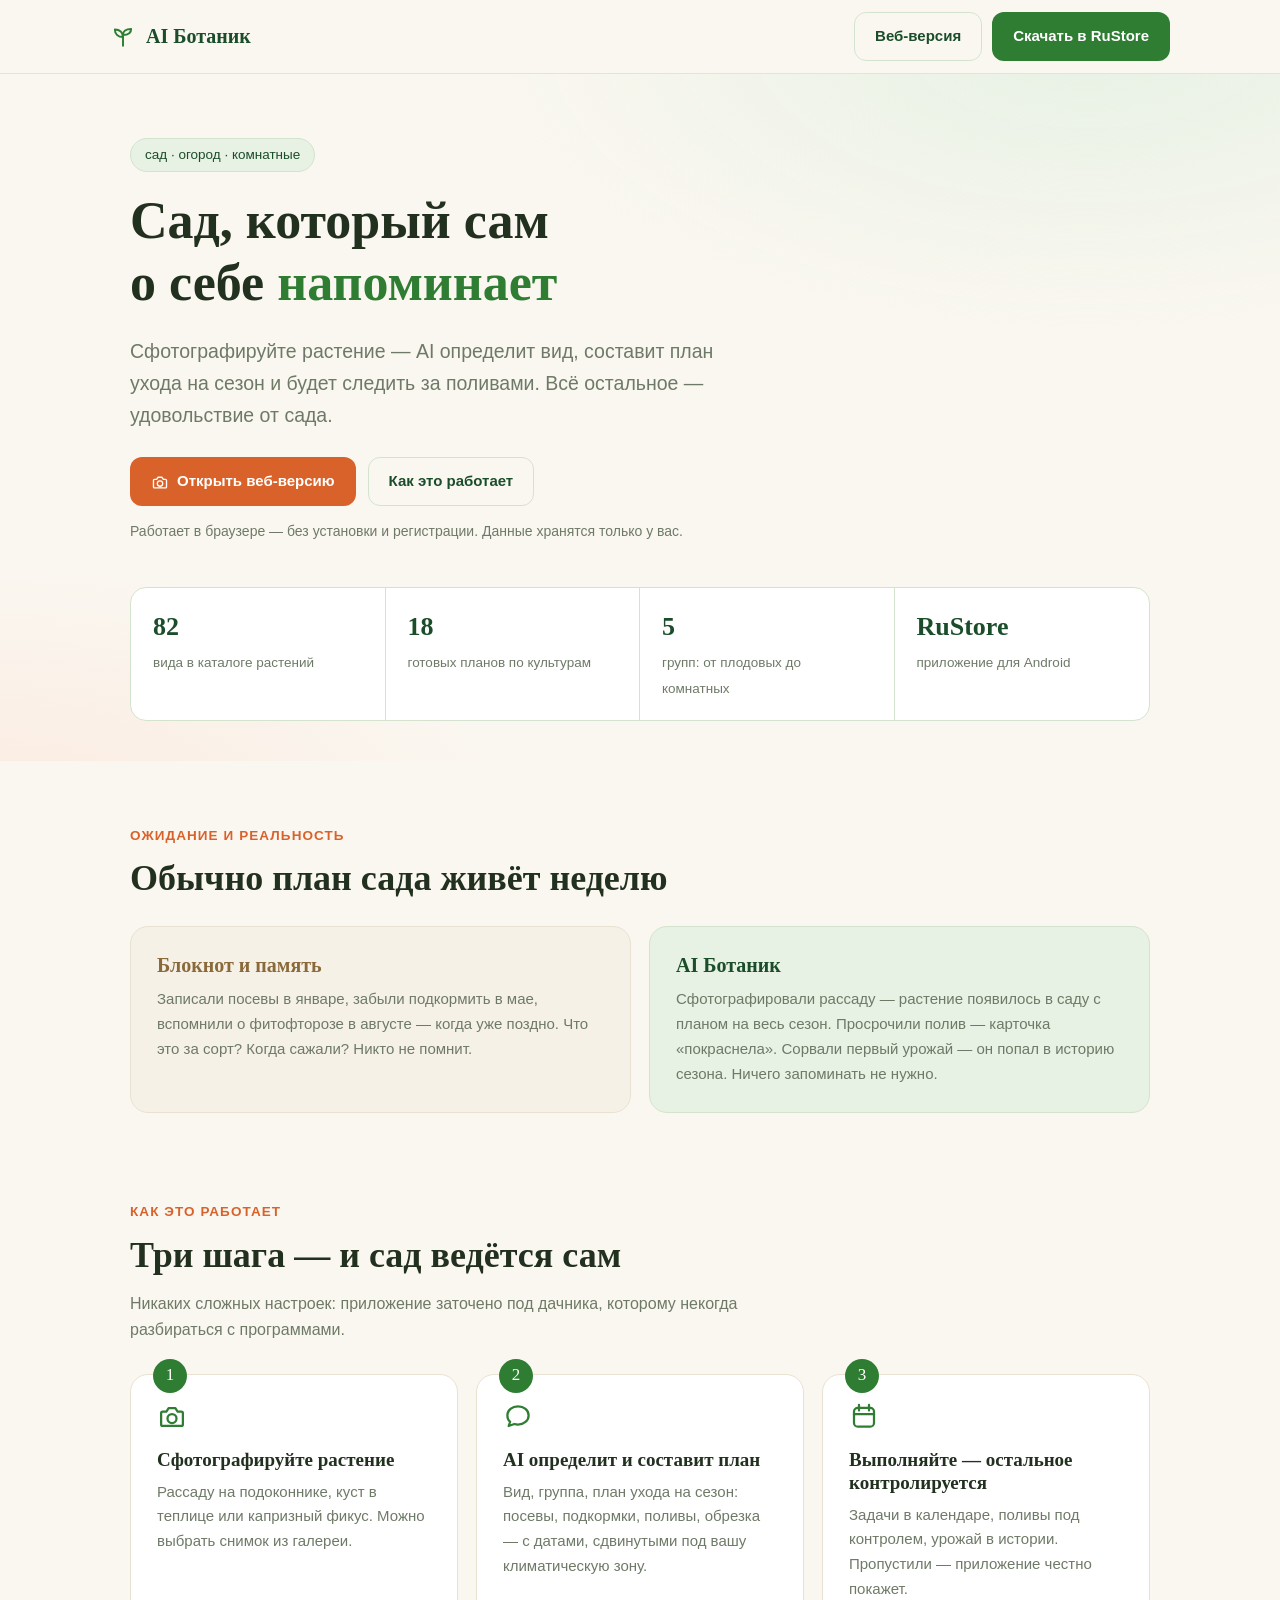
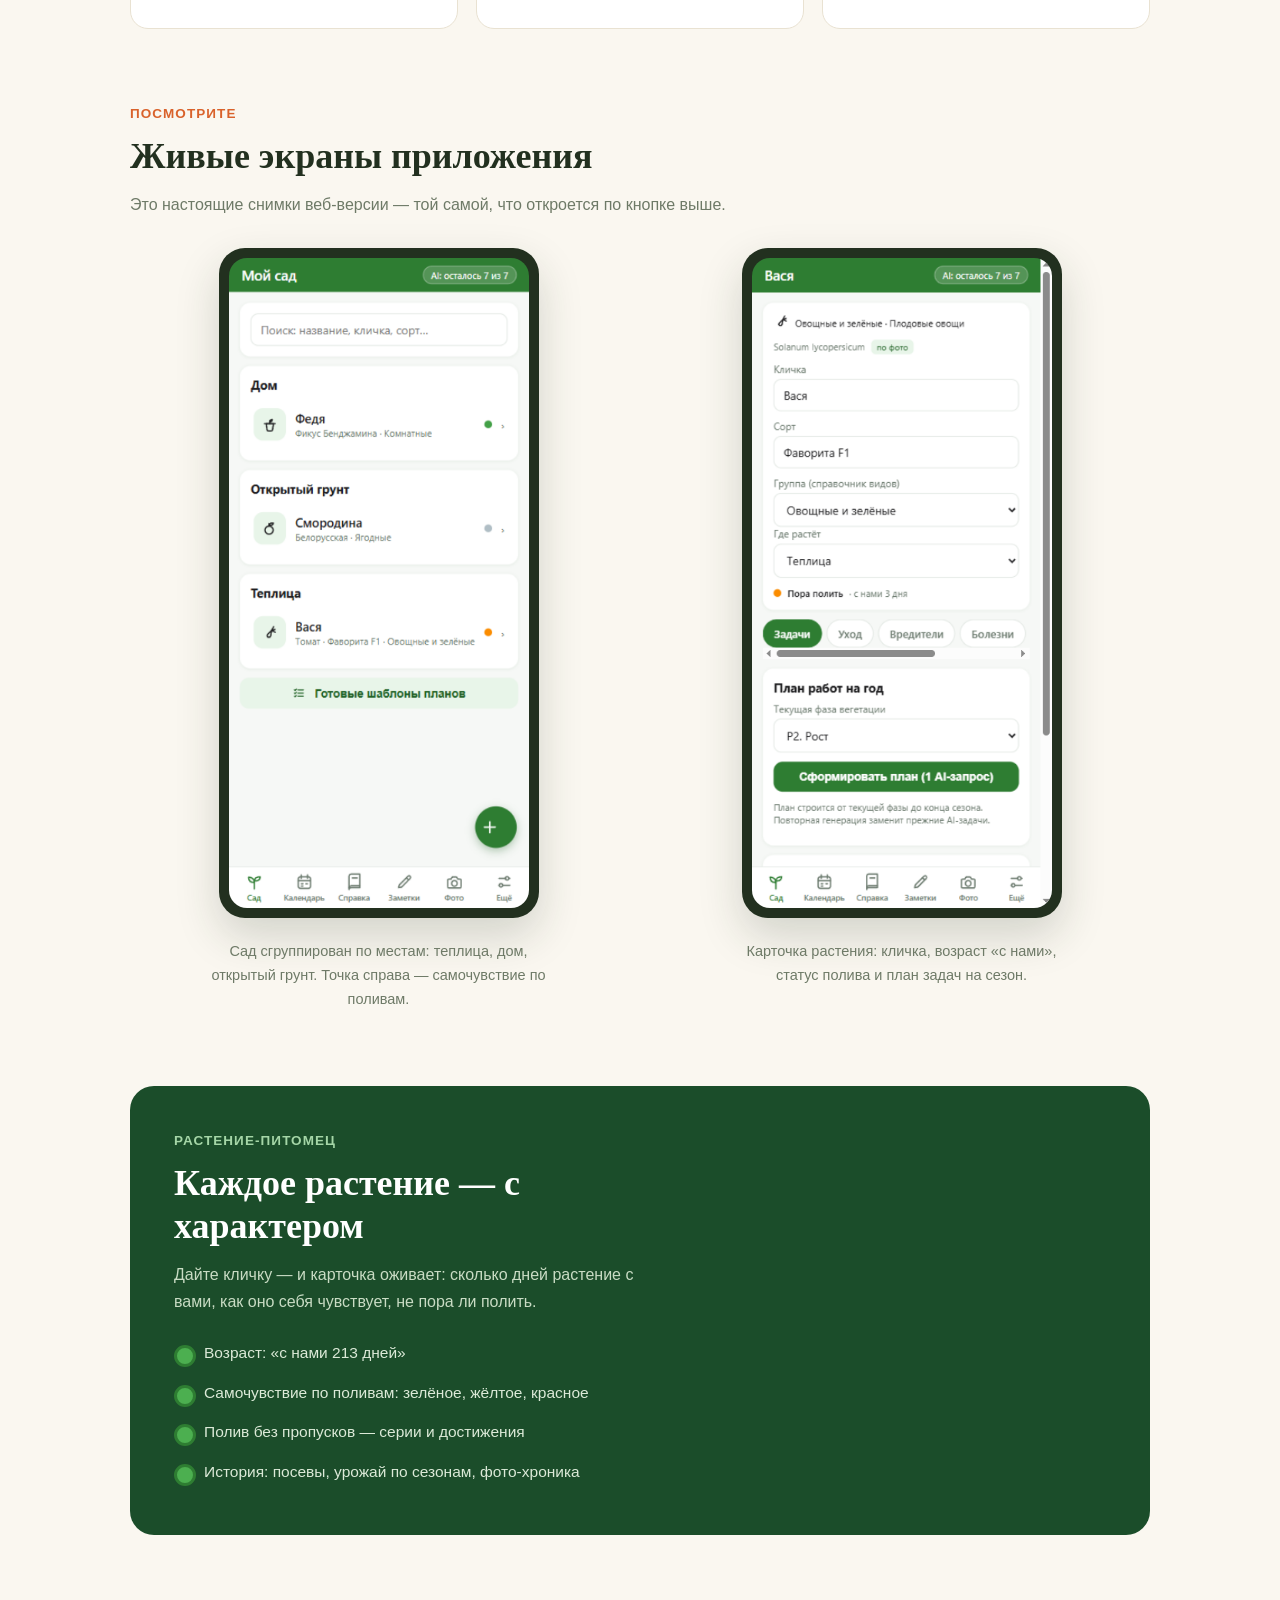
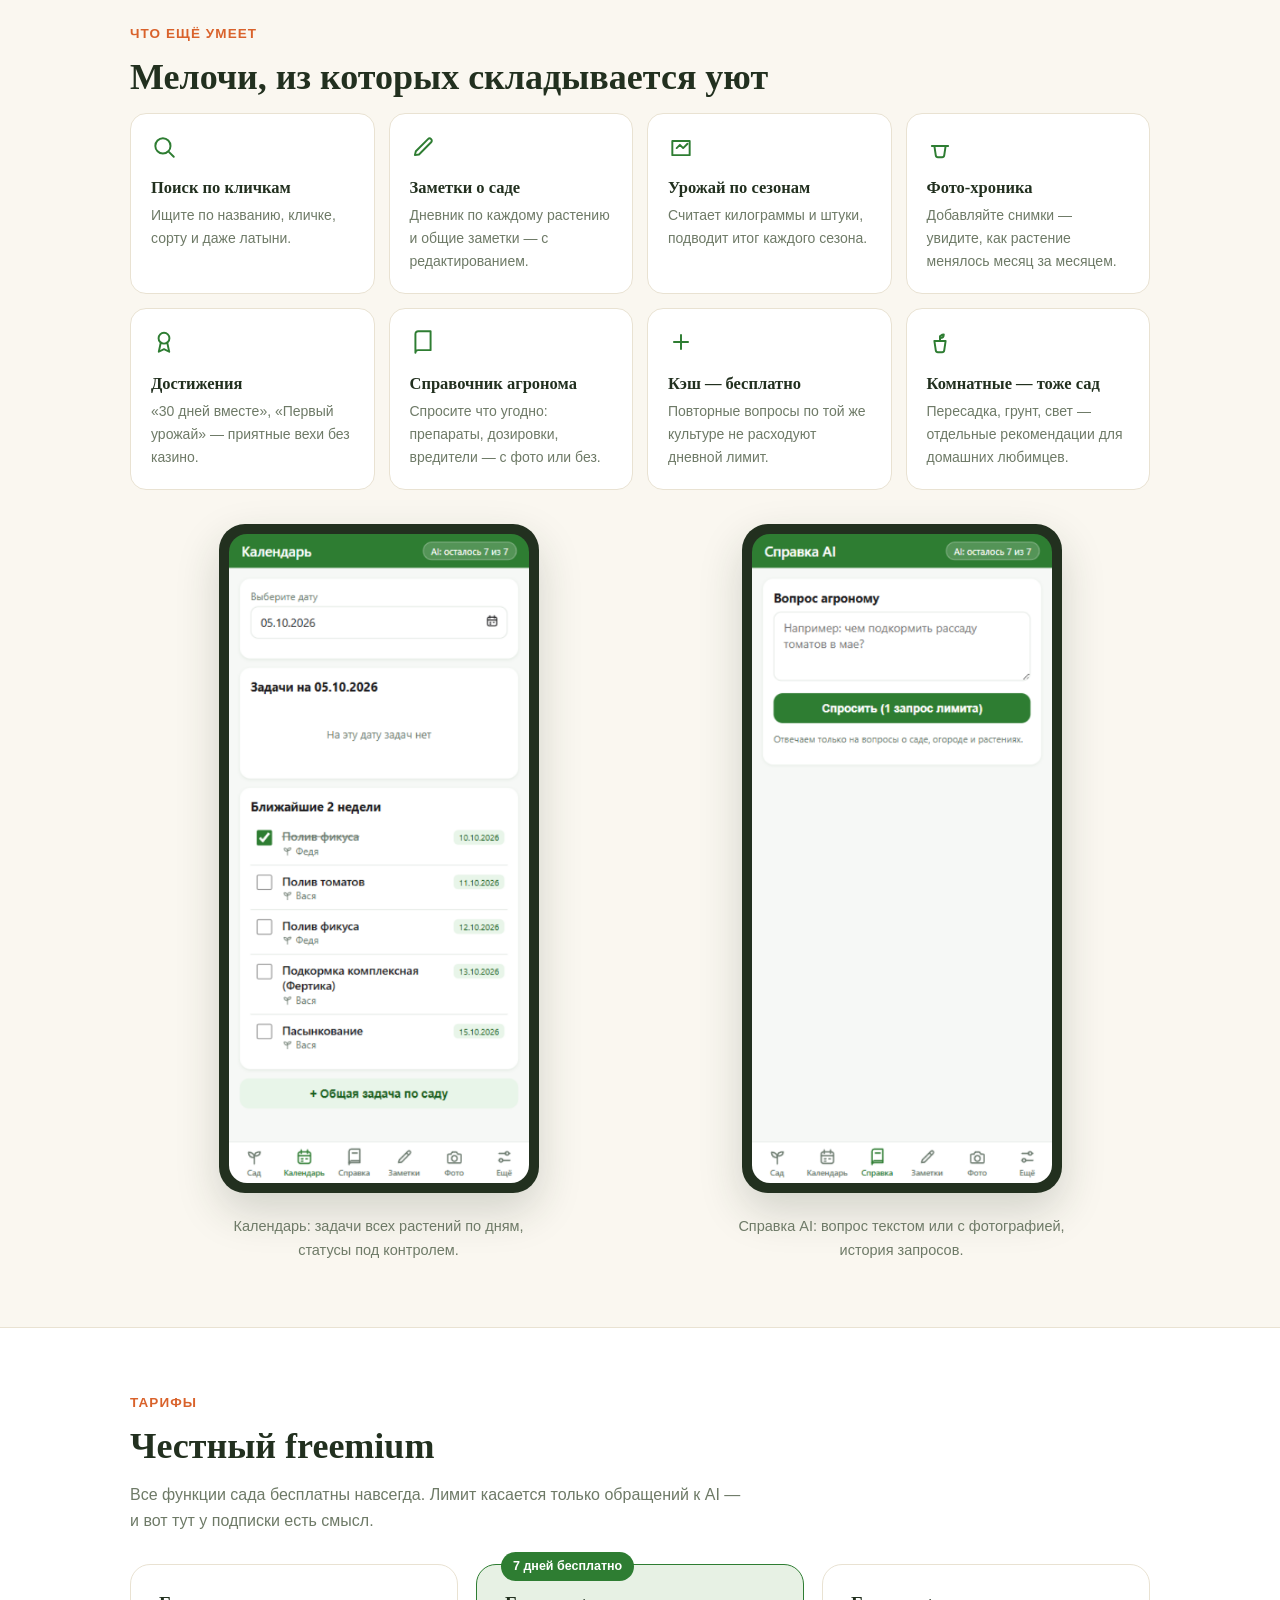
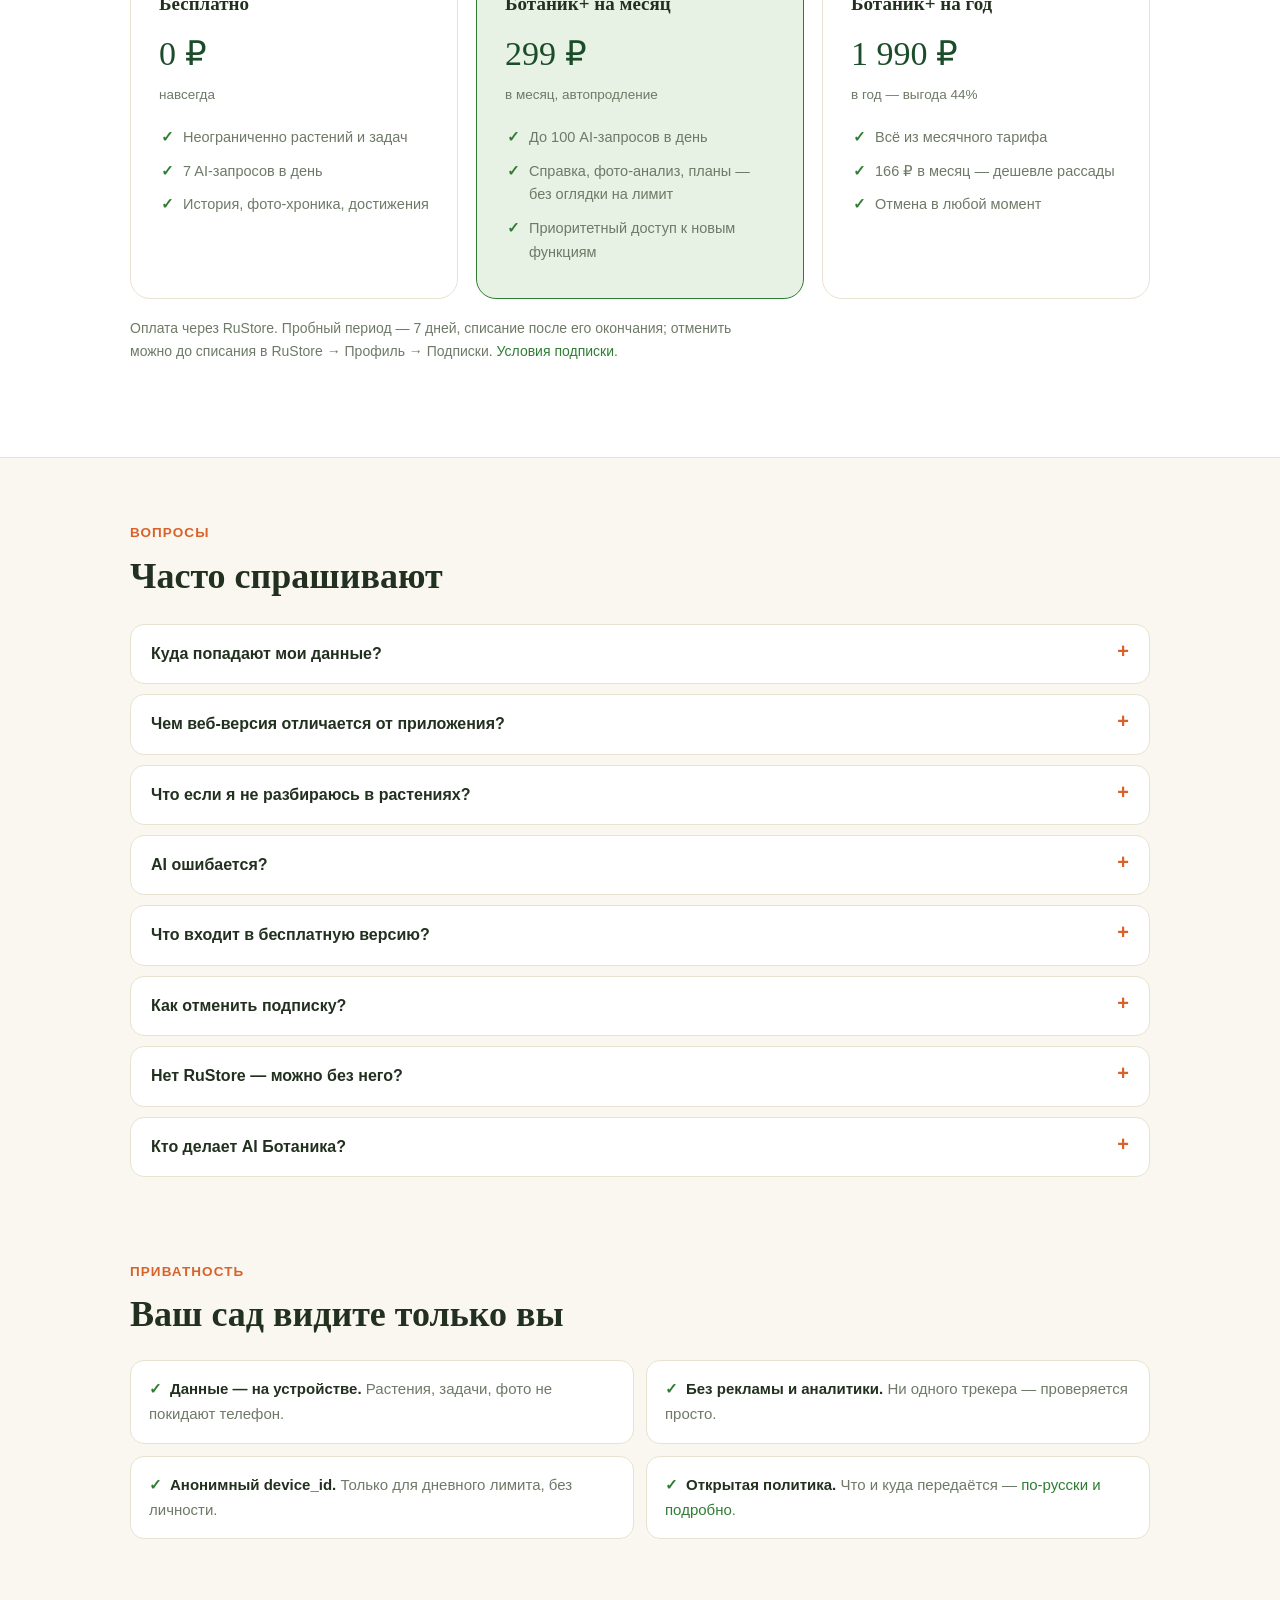
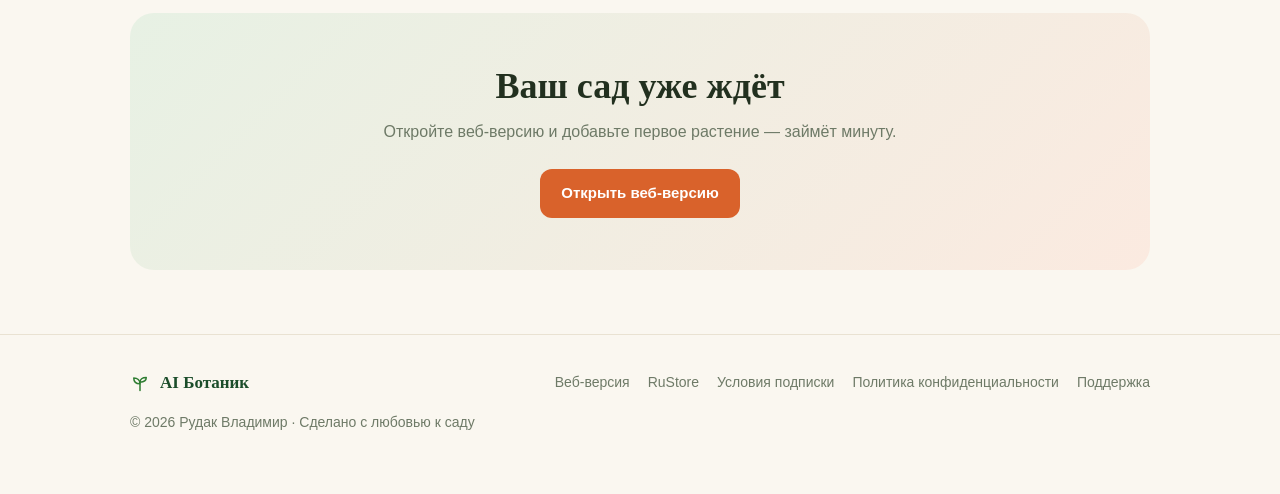
==== static/site/index.html @ b851b30b "project site: landing at / (garden palette, live PWA screenshots, pricing, FAQ); health JSON moved t" ====
<!DOCTYPE html>
<html lang="ru">
<head>
<meta charset="UTF-8">
<meta name="viewport" content="width=device-width, initial-scale=1.0">
<title>AI Ботаник — умный календарь сада и AI-агроном</title>
<meta name="description" content="Сфотографируйте растение — AI определит вид, составит план ухода на сезон и будет следить за поливом. Веб-версия работает без установки, есть приложение для Android (RuStore).">
<link rel="icon" href="/app/icons/icon-192.png">
<meta property="og:title" content="AI Ботаник — умный календарь сада">
<meta property="og:description" content="Фото → определение вида → план ухода → напоминания. Работает в браузере.">
<meta property="og:image" content="/app/icons/icon-512.png">
<style>
:root{
  --bg:#FAF7F0; --paper:#FFFFFF; --ink:#22301F; --muted:#6E7A67;
  --green:#2E7D32; --green-deep:#1B4D2A; --green-soft:#E7F1E4; --green-line:#D4E3CE;
  --accent:#D9622B; --accent-soft:#FBEAE0; --line:#E9E2D2;
}
*{box-sizing:border-box;margin:0;padding:0}
html{scroll-behavior:smooth}
body{background:var(--bg);color:var(--ink);
  font:16px/1.65 -apple-system,BlinkMacSystemFont,"Segoe UI",Roboto,Arial,sans-serif}
h1,h2,h3,.serif{font-family:Georgia,"Times New Roman",serif;font-weight:600;line-height:1.2}
a{color:var(--green);text-decoration:none}
a:hover{text-decoration:underline}
.wrap{max-width:1060px;margin:0 auto;padding:0 20px}
header{position:sticky;top:0;z-index:10;background:rgba(250,247,240,.92);
  backdrop-filter:blur(8px);border-bottom:1px solid var(--line)}
.hrow{display:flex;align-items:center;gap:14px;padding:12px 0}
.logo{display:flex;align-items:center;gap:10px;font-family:Georgia,serif;
  font-size:20px;color:var(--green-deep);font-weight:600}
.logo svg{width:26px;height:26px}
nav{margin-left:auto;display:flex;gap:10px;flex-wrap:wrap}
.btn{display:inline-flex;align-items:center;gap:8px;border-radius:12px;
  padding:11px 20px;font-size:15px;font-weight:600;border:1.5px solid transparent;
  cursor:pointer;transition:.15s;text-decoration:none!important}
.btn-green{background:var(--green);color:#fff}
.btn-green:hover{background:var(--green-deep)}
.btn-accent{background:var(--accent);color:#fff}
.btn-accent:hover{background:#BE5220}
.btn-ghost{border-color:var(--green-line);color:var(--green-deep);background:transparent}
.btn-ghost:hover{background:var(--green-soft)}
.btn svg{width:18px;height:18px}
/* HERO */
.hero{padding:64px 0 40px;background:
  radial-gradient(600px 300px at 85% -40px, var(--green-soft), transparent),
  radial-gradient(500px 260px at 0% 110%, var(--accent-soft), transparent)}
.hero .tag{display:inline-block;background:var(--green-soft);color:var(--green-deep);
  border:1px solid var(--green-line);border-radius:999px;padding:5px 14px;
  font-size:13.5px;margin-bottom:18px}
.hero h1{font-size:clamp(32px,5vw,52px);max-width:820px}
.hero h1 em{font-style:normal;color:var(--green)}
.hero p.lead{margin:20px 0 26px;font-size:clamp(17px,2vw,19.5px);
  color:var(--muted);max-width:640px}
.hero .cta{display:flex;gap:12px;flex-wrap:wrap}
.hero .note{margin-top:14px;font-size:14px;color:var(--muted)}
.metrics{display:flex;gap:0;margin-top:44px;border:1px solid var(--green-line);
  border-radius:16px;background:var(--paper);overflow:hidden;flex-wrap:wrap}
.metrics div{flex:1 1 150px;padding:18px 22px;border-right:1px solid var(--green-line)}
.metrics div:last-child{border-right:none}
.metrics b{display:block;font-size:26px;font-family:Georgia,serif;color:var(--green-deep)}
.metrics span{font-size:13.5px;color:var(--muted)}
/* SECTIONS */
section{padding:64px 0}
.kicker{color:var(--accent);font-size:13.5px;font-weight:700;
  letter-spacing:.08em;text-transform:uppercase;margin-bottom:10px}
h2{font-size:clamp(26px,3.4vw,36px);margin-bottom:14px}
.sub{color:var(--muted);max-width:620px;margin-bottom:30px}
/* versus */
.versus{display:grid;grid-template-columns:1fr 1fr;gap:18px}
@media(max-width:720px){.versus{grid-template-columns:1fr}}
.vcard{border-radius:18px;padding:26px;border:1px solid var(--line);background:var(--paper)}
.vcard.bad{background:#F6F1E7}
.vcard.good{background:var(--green-soft);border-color:var(--green-line)}
.vcard h3{font-size:20px;margin-bottom:10px}
.vcard.bad h3{color:#8A6A3A}
.vcard.good h3{color:var(--green-deep)}
.vcard p{color:var(--muted);font-size:15px}
/* steps */
.steps{display:grid;grid-template-columns:repeat(3,1fr);gap:18px;counter-reset:st}
@media(max-width:720px){.steps{grid-template-columns:1fr}}
.step{background:var(--paper);border:1px solid var(--line);border-radius:18px;padding:26px;position:relative}
.step:before{counter-increment:st;content:counter(st);position:absolute;top:-16px;left:22px;
  width:34px;height:34px;border-radius:50%;background:var(--green);color:#fff;
  display:flex;align-items:center;justify-content:center;font-family:Georgia,serif;font-size:17px}
.step h3{font-size:19px;margin:10px 0 8px}
.step p{color:var(--muted);font-size:15px}
.step .pic{color:var(--green);margin-bottom:6px}
.step .pic svg{width:30px;height:30px}
/* shots */
.shots{display:grid;grid-template-columns:repeat(2,1fr);gap:26px;align-items:start}
@media(max-width:720px){.shots{grid-template-columns:1fr}}
.shot{text-align:center}
.phone{display:inline-block;background:var(--ink);border-radius:26px;padding:10px;
  box-shadow:0 18px 44px rgba(34,48,31,.18)}
.phone img{display:block;width:100%;max-width:300px;border-radius:18px}
.shot figcaption{margin-top:14px;color:var(--muted);font-size:14.5px;max-width:340px;
  margin-left:auto;margin-right:auto}
/* feature cards */
.grid{display:grid;grid-template-columns:repeat(4,1fr);gap:14px}
@media(max-width:960px){.grid{grid-template-columns:repeat(2,1fr)}}
@media(max-width:540px){.grid{grid-template-columns:1fr}}
.f{background:var(--paper);border:1px solid var(--line);border-radius:16px;padding:20px}
.f svg{width:26px;height:26px;color:var(--green);margin-bottom:10px}
.f h3{font-size:16.5px;margin-bottom:6px}
.f p{font-size:14px;color:var(--muted)}
/* pet */
.pet{display:grid;grid-template-columns:1.1fr .9fr;gap:36px;align-items:center;
  background:var(--green-deep);border-radius:24px;padding:44px;color:#EDF5EA}
@media(max-width:720px){.pet{grid-template-columns:1fr;padding:28px}}
.pet .kicker{color:#A5D6A7}
.pet h2{color:#fff}
.pet p{color:#C9DCc4}
.pet ul{list-style:none;margin-top:18px}
.pet li{padding:7px 0 7px 30px;position:relative;color:#DCEAD8;font-size:15.5px}
.pet li:before{content:"";position:absolute;left:0;top:12px;width:16px;height:16px;
  border-radius:50%;background:#4CAF50;border:3px solid #2E7D32}
/* pricing */
.plans{display:grid;grid-template-columns:repeat(3,1fr);gap:18px;align-items:stretch}
@media(max-width:720px){.plans{grid-template-columns:1fr}}
.plan{background:var(--paper);border:1.5px solid var(--line);border-radius:20px;padding:28px}
.plan.hl{border-color:var(--green);background:var(--green-soft);position:relative}
.plan.hl .mark{position:absolute;top:-13px;left:24px;background:var(--green);color:#fff;
  border-radius:999px;font-size:12.5px;font-weight:700;padding:4px 12px}
.plan h3{font-size:19px;margin-bottom:6px}
.plan .price{font-family:Georgia,serif;font-size:34px;color:var(--green-deep);margin:10px 0 2px}
.plan .per{color:var(--muted);font-size:13.5px;margin-bottom:14px}
.plan ul{list-style:none}
.plan li{font-size:14.5px;color:var(--muted);padding:5px 0 5px 24px;position:relative}
.plan li:before{content:"✓";position:absolute;left:2px;color:var(--green);font-weight:700}
/* faq */
.faq details{background:var(--paper);border:1px solid var(--line);border-radius:14px;
  padding:16px 20px;margin-bottom:10px}
.faq summary{cursor:pointer;font-weight:600;font-size:16px;list-style:none;
  display:flex;justify-content:space-between;gap:12px}
.faq summary::-webkit-details-marker{display:none}
.faq summary:after{content:"+";color:var(--accent);font-size:20px;line-height:1}
.faq details[open] summary:after{content:"–"}
.faq details p{margin-top:10px;color:var(--muted);font-size:15px}
/* privacy ticks */
.ticks{display:grid;grid-template-columns:repeat(2,1fr);gap:12px}
@media(max-width:720px){.ticks{grid-template-columns:1fr}}
.ticks div{background:var(--paper);border:1px solid var(--line);border-radius:14px;
  padding:16px 18px;font-size:15px;color:var(--muted)}
.ticks b{color:var(--ink)}
.ticks span{color:var(--green);font-weight:700;margin-right:8px}
/* final */
.final{background:linear-gradient(135deg,var(--green-soft),var(--accent-soft));
  border-radius:24px;padding:52px 40px;text-align:center}
.final h2{margin-bottom:10px}
.final p{color:var(--muted);margin-bottom:24px}
footer{border-top:1px solid var(--line);padding:34px 0 60px;color:var(--muted);font-size:14px}
.frow{display:flex;gap:24px;flex-wrap:wrap;align-items:center}
.frow nav{display:flex;gap:18px;flex-wrap:wrap}
.frow nav a{color:var(--muted)}
.frow nav a:hover{color:var(--green)}
.copy{margin-top:14px}
</style>
</head>
<body>

<header>
  <div class="wrap hrow">
    <span class="logo">
      <svg viewBox="0 0 24 24" fill="none" stroke="#2E7D32" stroke-width="1.8" stroke-linecap="round" stroke-linejoin="round"><path d="M12 21v-8"/><path d="M12 13C12 8.5 9 6 4.5 6c0 4.5 3 7 7.5 7z"/><path d="M12 11c0-3.6 2.6-5.5 7.5-5.5 0 3.9-2.6 5.5-7.5 5.5z"/></svg>
      AI Ботаник
    </span>
    <nav>
      <a class="btn btn-ghost" href="/app/">Веб-версия</a>
      <a class="btn btn-green" href="https://www.rustore.ru/catalog/app/ru.verudak.gardencalendar" target="_blank" rel="noopener">Скачать в RuStore</a>
    </nav>
  </div>
</header>

<section class="hero">
  <div class="wrap">
    <span class="tag">сад · огород · комнатные</span>
    <h1>Сад, который сам<br>о себе <em>напоминает</em></h1>
    <p class="lead">Сфотографируйте растение — AI определит вид, составит план ухода
      на сезон и будет следить за поливами. Всё остальное — удовольствие от сада.</p>
    <div class="cta">
      <a class="btn btn-accent" href="/app/">
        <svg viewBox="0 0 24 24" fill="none" stroke="currentColor" stroke-width="1.8" stroke-linecap="round" stroke-linejoin="round"><path d="M4.5 8.5h3l1.8-2.8h5.4l1.8 2.8h3a1.2 1.2 0 0 1 1.2 1.2v9a1.2 1.2 0 0 1-1.2 1.2h-15a1.2 1.2 0 0 1-1.2-1.2v-9a1.2 1.2 0 0 1 1.2-1.2z"/><circle cx="12" cy="14" r="3.6"/></svg>
        Открыть веб-версию
      </a>
      <a class="btn btn-ghost" href="#how">Как это работает</a>
    </div>
    <p class="note">Работает в браузере — без установки и регистрации. Данные хранятся только у вас.</p>
    <div class="metrics">
      <div><b>82</b><span>вида в каталоге растений</span></div>
      <div><b>18</b><span>готовых планов по культурам</span></div>
      <div><b>5</b><span>групп: от плодовых до комнатных</span></div>
      <div><b>RuStore</b><span>приложение для Android</span></div>
    </div>
  </div>
</section>

<section id="vs">
  <div class="wrap">
    <p class="kicker">Ожидание и реальность</p>
    <h2>Обычно план сада живёт неделю</h2>
    <div class="versus" style="margin-top:26px">
      <div class="vcard bad">
        <h3>Блокнот и память</h3>
        <p>Записали посевы в январе, забыли подкормить в мае, вспомнили о фитофторозе
          в августе — когда уже поздно. Что это за сорт? Когда сажали? Никто не помнит.</p>
      </div>
      <div class="vcard good">
        <h3>AI Ботаник</h3>
        <p>Сфотографировали рассаду — растение появилось в саду с планом на весь сезон.
          Просрочили полив — карточка «покраснела». Сорвали первый урожай — он попал
          в историю сезона. Ничего запоминать не нужно.</p>
      </div>
    </div>
  </div>
</section>

<section id="how" style="padding-top:24px">
  <div class="wrap">
    <p class="kicker">Как это работает</p>
    <h2>Три шага — и сад ведётся сам</h2>
    <p class="sub">Никаких сложных настроек: приложение заточено под дачника,
      которому некогда разбираться с программами.</p>
    <div class="steps">
      <div class="step">
        <div class="pic"><svg viewBox="0 0 24 24" fill="none" stroke="currentColor" stroke-width="1.8" stroke-linecap="round" stroke-linejoin="round"><path d="M4.5 8.5h3l1.8-2.8h5.4l1.8 2.8h3a1.2 1.2 0 0 1 1.2 1.2v9a1.2 1.2 0 0 1-1.2 1.2h-15a1.2 1.2 0 0 1-1.2-1.2v-9a1.2 1.2 0 0 1 1.2-1.2z"/><circle cx="12" cy="14" r="3.6"/></svg></div>
        <h3>Сфотографируйте растение</h3>
        <p>Рассаду на подоконнике, куст в теплице или капризный фикус. Можно выбрать
          снимок из галереи.</p>
      </div>
      <div class="step">
        <div class="pic"><svg viewBox="0 0 24 24" fill="none" stroke="currentColor" stroke-width="1.8" stroke-linecap="round" stroke-linejoin="round"><path d="M20.5 11.5c0 4.1-3.8 7.3-8.5 7.3-1 0-2-.15-2.9-.42L4.5 20l1.2-3.4C4.1 15.2 3.5 13.4 3.5 11.5c0-4.1 3.8-7.3 8.5-7.3s8.5 3.2 8.5 7.3z"/></svg></div>
        <h3>AI определит и составит план</h3>
        <p>Вид, группа, план ухода на сезон: посевы, подкормки, поливы, обрезка —
          с датами, сдвинутыми под вашу климатическую зону.</p>
      </div>
      <div class="step">
        <div class="pic"><svg viewBox="0 0 24 24" fill="none" stroke="currentColor" stroke-width="1.8" stroke-linecap="round" stroke-linejoin="round"><path d="M7 5.5h10a3 3 0 0 1 3 3v9a3 3 0 0 1-3 3h-10a3 3 0 0 1-3-3v-9a3 3 0 0 1 3-3z"/><path d="M8 3v4.5M16 3v4.5M4 10.5h16"/></svg></div>
        <h3>Выполняйте — остальное контролируется</h3>
        <p>Задачи в календаре, поливы под контролем, урожай в истории.
          Пропустили — приложение честно покажет.</p>
      </div>
    </div>
  </div>
</section>

<section id="look" style="padding-top:10px">
  <div class="wrap">
    <p class="kicker">Посмотрите</p>
    <h2>Живые экраны приложения</h2>
    <p class="sub">Это настоящие снимки веб-версии — той самой, что откроется
      по кнопке выше.</p>
    <div class="shots">
      <figure class="shot">
        <span class="phone"><img src="shots/garden.png" alt="Экран сада: растения сгруппированы по местам"></span>
        <figcaption>Сад сгруппирован по местам: теплица, дом, открытый грунт.
          Точка справа — самочувствие по поливам.</figcaption>
      </figure>
      <figure class="shot">
        <span class="phone"><img src="shots/pet.png" alt="Карточка растения: кличка, возраст, задачи"></span>
        <figcaption>Карточка растения: кличка, возраст «с нами», статус полива
          и план задач на сезон.</figcaption>
      </figure>
    </div>
  </div>
</section>

<section style="padding-top:10px">
  <div class="wrap">
    <div class="pet">
      <div>
        <p class="kicker">Растение-питомец</p>
        <h2>Каждое растение — с характером</h2>
        <p>Дайте кличку — и карточка оживает: сколько дней растение с вами,
          как оно себя чувствует, не пора ли полить.</p>
        <ul>
          <li>Возраст: «с нами 213 дней»</li>
          <li>Самочувствие по поливам: зелёное, жёлтое, красное</li>
          <li>Полив без пропусков — серии и достижения</li>
          <li>История: посевы, урожай по сезонам, фото-хроника</li>
        </ul>
      </div>
    </div>
  </div>
</section>

<section id="more" style="padding-top:24px">
  <div class="wrap">
    <p class="kicker">Что ещё умеет</p>
    <h2>Мелочи, из которых складывается уют</h2>
    <div class="grid">
      <div class="f"><svg viewBox="0 0 24 24" fill="none" stroke="currentColor" stroke-width="1.8" stroke-linecap="round" stroke-linejoin="round"><circle cx="11" cy="11" r="7"/><path d="M21 21l-4.3-4.3"/></svg><h3>Поиск по кличкам</h3><p>Ищите по названию, кличке, сорту и даже латыни.</p></div>
      <div class="f"><svg viewBox="0 0 24 24" fill="none" stroke="currentColor" stroke-width="1.8" stroke-linecap="round" stroke-linejoin="round"><path d="M4.5 19.5l.9-3.6L16.6 4.7a2.05 2.05 0 0 1 2.9 2.9L8.3 18.9l-3.8.6z"/></svg><h3>Заметки о саде</h3><p>Дневник по каждому растению и общие заметки — с редактированием.</p></div>
      <div class="f"><svg viewBox="0 0 24 24" fill="none" stroke="currentColor" stroke-width="1.8" stroke-linecap="round" stroke-linejoin="round"><path d="M4 6.5h16v13H4z"/><path d="M8 13l3-3 3 3 4-4"/></svg><h3>Урожай по сезонам</h3><p>Считает килограммы и штуки, подводит итог каждого сезона.</p></div>
      <div class="f"><svg viewBox="0 0 24 24" fill="none" stroke="currentColor" stroke-width="1.8" stroke-linecap="round" stroke-linejoin="round"><path d="M6.8 11h10.4l-1.3 8.7a2 2 0 0 1-2 1.7h-3.8a2 2 0 0 1-2-1.7L6.8 11z"/><path d="M4.5 11h15"/></svg><h3>Фото-хроника</h3><p>Добавляйте снимки — увидите, как растение менялось месяц за месяцем.</p></div>
      <div class="f"><svg viewBox="0 0 24 24" fill="none" stroke="currentColor" stroke-width="1.8" stroke-linecap="round" stroke-linejoin="round"><circle cx="12" cy="8.5" r="5"/><path d="M9 12.6 7.2 21l4.8-2.4L16.8 21 15 12.6"/></svg><h3>Достижения</h3><p>«30 дней вместе», «Первый урожай» — приятные вехи без казино.</p></div>
      <div class="f"><svg viewBox="0 0 24 24" fill="none" stroke="currentColor" stroke-width="1.8" stroke-linecap="round" stroke-linejoin="round"><path d="M5 4.5A2.5 2.5 0 0 1 7.5 2H19v17.5H7.5A2.5 2.5 0 0 0 5 22z"/></svg><h3>Справочник агронома</h3><p>Спросите что угодно: препараты, дозировки, вредители — с фото или без.</p></div>
      <div class="f"><svg viewBox="0 0 24 24" fill="none" stroke="currentColor" stroke-width="1.8" stroke-linecap="round" stroke-linejoin="round"><path d="M12 5.5v13M5.5 12h13"/></svg><h3>Кэш — бесплатно</h3><p>Повторные вопросы по той же культуре не расходуют дневной лимит.</p></div>
      <div class="f"><svg viewBox="0 0 24 24" fill="none" stroke="currentColor" stroke-width="1.8" stroke-linecap="round" stroke-linejoin="round"><path d="M6.8 11h10.4l-1.3 8.7a2 2 0 0 1-2 1.7h-3.8a2 2 0 0 1-2-1.7L6.8 11z"/><path d="M12 11V6.6"/><path d="M12 8.4c0-2 1.4-3.3 3.5-3.3 0 2-1.4 3.3-3.5 3.3z"/></svg><h3>Комнатные — тоже сад</h3><p>Пересадка, грунт, свет — отдельные рекомендации для домашних любимцев.</p></div>
    </div>
    <div class="shots" style="margin-top:34px">
      <figure class="shot">
        <span class="phone"><img src="shots/calendar.png" alt="Календарь задач сада"></span>
        <figcaption>Календарь: задачи всех растений по дням, статусы под контролем.</figcaption>
      </figure>
      <figure class="shot">
        <span class="phone"><img src="shots/ai.png" alt="Справка AI-агронома"></span>
        <figcaption>Справка AI: вопрос текстом или с фотографией, история запросов.</figcaption>
      </figure>
    </div>
  </div>
</section>

<section id="price" style="background:var(--paper);border-block:1px solid var(--line)">
  <div class="wrap">
    <p class="kicker">Тарифы</p>
    <h2>Честный freemium</h2>
    <p class="sub">Все функции сада бесплатны навсегда. Лимит касается только
      обращений к AI — и вот тут у подписки есть смысл.</p>
    <div class="plans">
      <div class="plan">
        <h3>Бесплатно</h3>
        <div class="price">0 ₽</div>
        <div class="per">навсегда</div>
        <ul>
          <li>Неограниченно растений и задач</li>
          <li>7 AI-запросов в день</li>
          <li>История, фото-хроника, достижения</li>
        </ul>
      </div>
      <div class="plan hl">
        <span class="mark">7 дней бесплатно</span>
        <h3>Ботаник+ на месяц</h3>
        <div class="price">299 ₽</div>
        <div class="per">в месяц, автопродление</div>
        <ul>
          <li>До 100 AI-запросов в день</li>
          <li>Справка, фото-анализ, планы — без оглядки на лимит</li>
          <li>Приоритетный доступ к новым функциям</li>
        </ul>
      </div>
      <div class="plan">
        <h3>Ботаник+ на год</h3>
        <div class="price">1 990 ₽</div>
        <div class="per">в год — выгода 44%</div>
        <ul>
          <li>Всё из месячного тарифа</li>
          <li>166 ₽ в месяц — дешевле рассады</li>
          <li>Отмена в любой момент</li>
        </ul>
      </div>
    </div>
    <p class="sub" style="margin-top:18px;font-size:14px">Оплата через RuStore. Пробный период — 7 дней,
      списание после его окончания; отменить можно до списания в RuStore → Профиль → Подписки.
      <a href="/offer">Условия подписки</a>.</p>
  </div>
</section>

<section id="faq">
  <div class="wrap">
    <p class="kicker">Вопросы</p>
    <h2>Часто спрашивают</h2>
    <div class="faq" style="margin-top:26px">
      <details><summary>Куда попадают мои данные?</summary><p>Список растений, задачи, заметки и фото хранятся только на вашем устройстве. На сервер уходят лишь текст запроса и сжатая фотография — в момент обращения к AI, и не сохраняются там.</p></details>
      <details><summary>Чем веб-версия отличается от приложения?</summary><p>Функционально — одинаково. Приложение для Android живёт в RuStore и ставится как обычное; веб-версия открывается по ссылке в любом браузере, включая iPhone — можно добавить на экран «Домой» и пользоваться как приложением.</p></details>
      <details><summary>Что если я не разбираюсь в растениях?</summary><p>Это и задумано: фотографируете — остальное делает AI. Определит вид, подберёт группу, составит план с датами. Ошибся — поправите в два тапа.</p></details>
      <details><summary>AI ошибается?</summary><p>Иногда. Уверенность показывается в процентах у каждого кандидата, а группу всегда можно исправить. Ответы агронома — справочные: для точной диагностики лучше приложить фото крупным планом.</p></details>
      <details><summary>Что входит в бесплатную версию?</summary><p>Всё про сад: растения, календарь, шаблоны планов, история, заметки, достижения. Лимит 7 AI-запросов в день — этого хватает на пару консультаций ежедневно.</p></details>
      <details><summary>Как отменить подписку?</summary><p>RuStore → Профиль → Подписки → отменить автопродление. Доступ сохранится до конца оплаченного периода, деньги за текущий период не списываются повторно.</p></details>
      <details><summary>Нет RuStore — можно без него?</summary><p>Да: веб-версия полностью самостоятельна. Подписка пока оформляется в приложении Android через RuStore.</p></details>
      <details><summary>Кто делает AI Ботаника?</summary><p>Разработчик-садовод Рудак Владимир. Пишите: <a href="mailto:navi-com@yandex.ru">navi-com@yandex.ru</a> — читаю всё.</p></details>
    </div>
  </div>
</section>

<section id="privacy" style="padding-top:10px">
  <div class="wrap">
    <p class="kicker">Приватность</p>
    <h2>Ваш сад видите только вы</h2>
    <div class="ticks" style="margin-top:24px">
      <div><span>✓</span><b>Данные — на устройстве.</b> Растения, задачи, фото не покидают телефон.</div>
      <div><span>✓</span><b>Без рекламы и аналитики.</b> Ни одного трекера — проверяется просто.</div>
      <div><span>✓</span><b>Анонимный device_id.</b> Только для дневного лимита, без личности.</div>
      <div><span>✓</span><b>Открытая политика.</b> Что и куда передаётся — <a href="/privacy">по-русски и подробно</a>.</div>
    </div>
  </div>
</section>

<section style="padding-top:10px">
  <div class="wrap">
    <div class="final">
      <h2>Ваш сад уже ждёт</h2>
      <p>Откройте веб-версию и добавьте первое растение — займёт минуту.</p>
      <a class="btn btn-accent" href="/app/">Открыть веб-версию</a>
    </div>
  </div>
</section>

<footer>
  <div class="wrap">
    <div class="frow">
      <span class="logo" style="font-size:17px">
        <svg viewBox="0 0 24 24" fill="none" stroke="#2E7D32" stroke-width="1.8" stroke-linecap="round" stroke-linejoin="round" style="width:20px;height:20px"><path d="M12 21v-8"/><path d="M12 13C12 8.5 9 6 4.5 6c0 4.5 3 7 7.5 7z"/><path d="M12 11c0-3.6 2.6-5.5 7.5-5.5 0 3.9-2.6 5.5-7.5 5.5z"/></svg>
        AI Ботаник
      </span>
      <nav>
        <a href="/app/">Веб-версия</a>
        <a href="https://www.rustore.ru/catalog/app/ru.verudak.gardencalendar" target="_blank" rel="noopener">RuStore</a>
        <a href="/offer">Условия подписки</a>
        <a href="/privacy">Политика конфиденциальности</a>
        <a href="mailto:navi-com@yandex.ru">Поддержка</a>
      </nav>
    </div>
    <p class="copy">© 2026 Рудак Владимир · Сделано с любовью к саду</p>
  </div>
</footer>

</body>
</html>
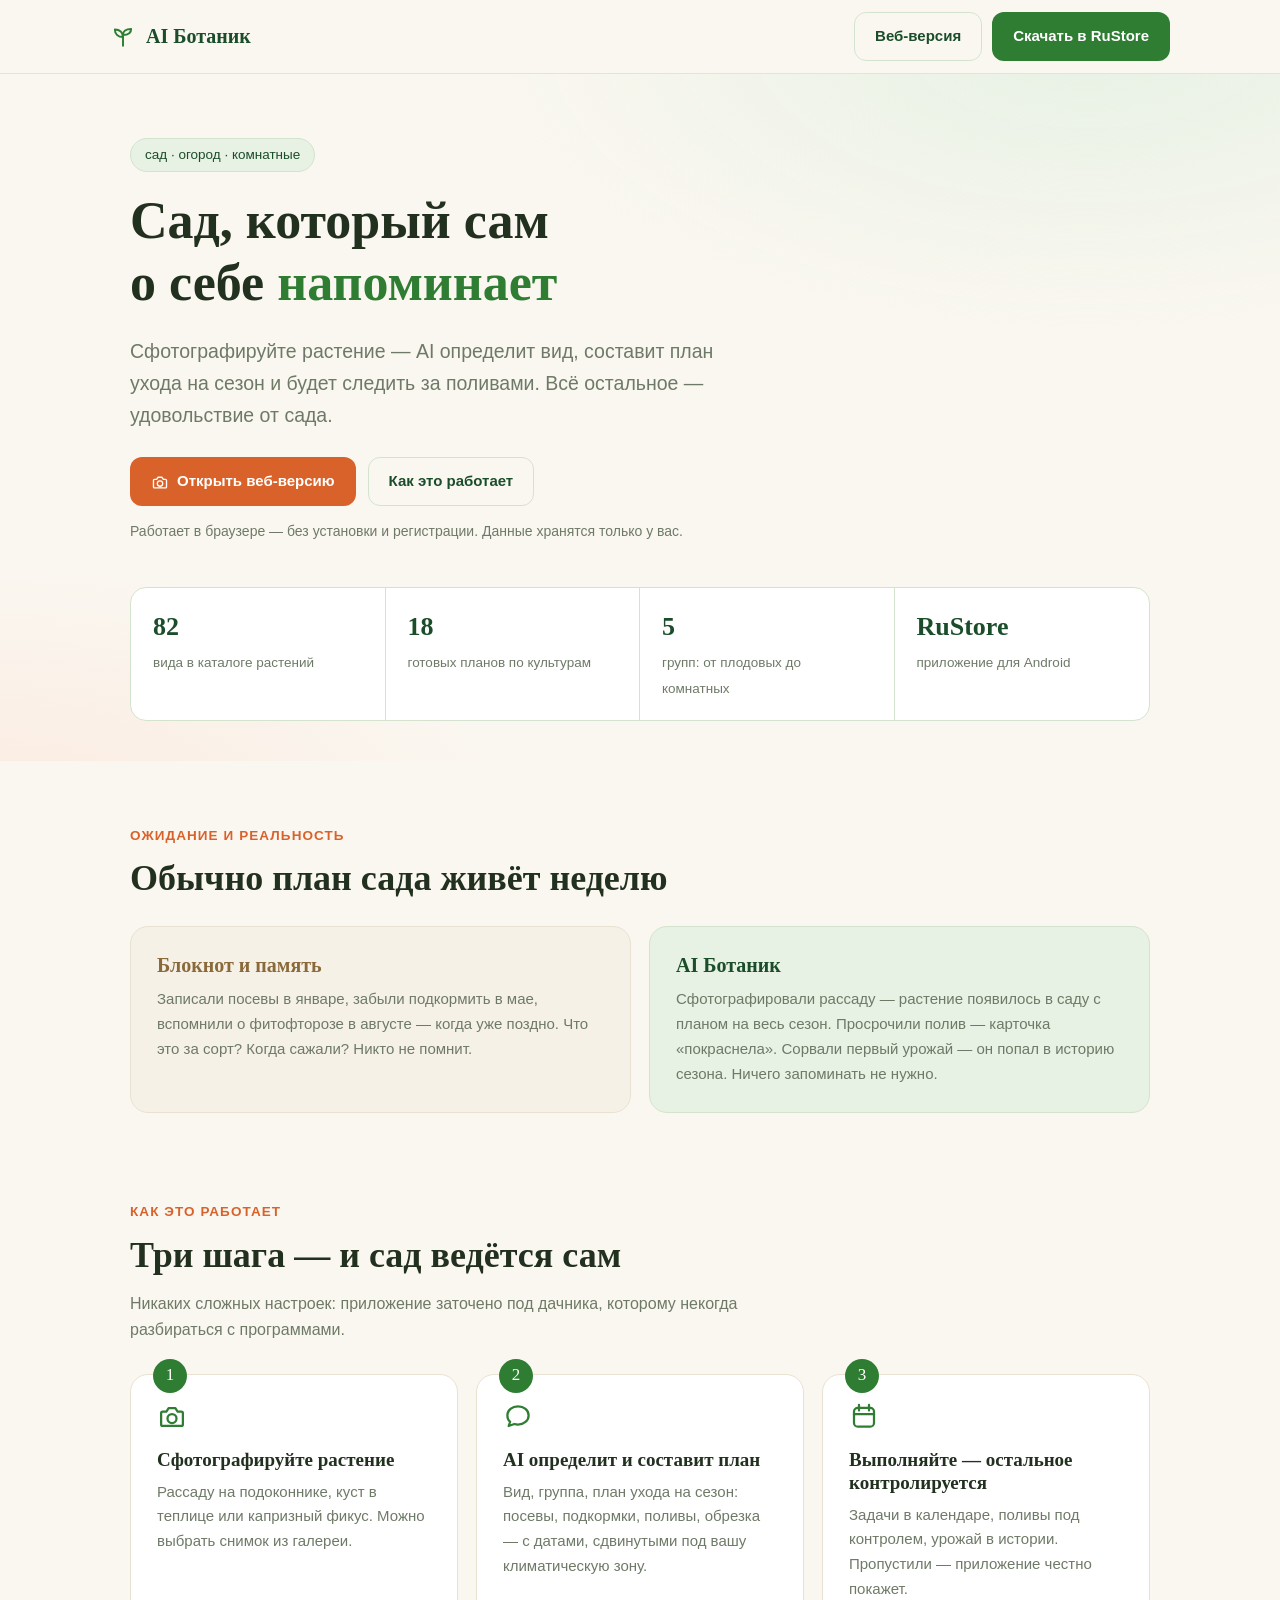
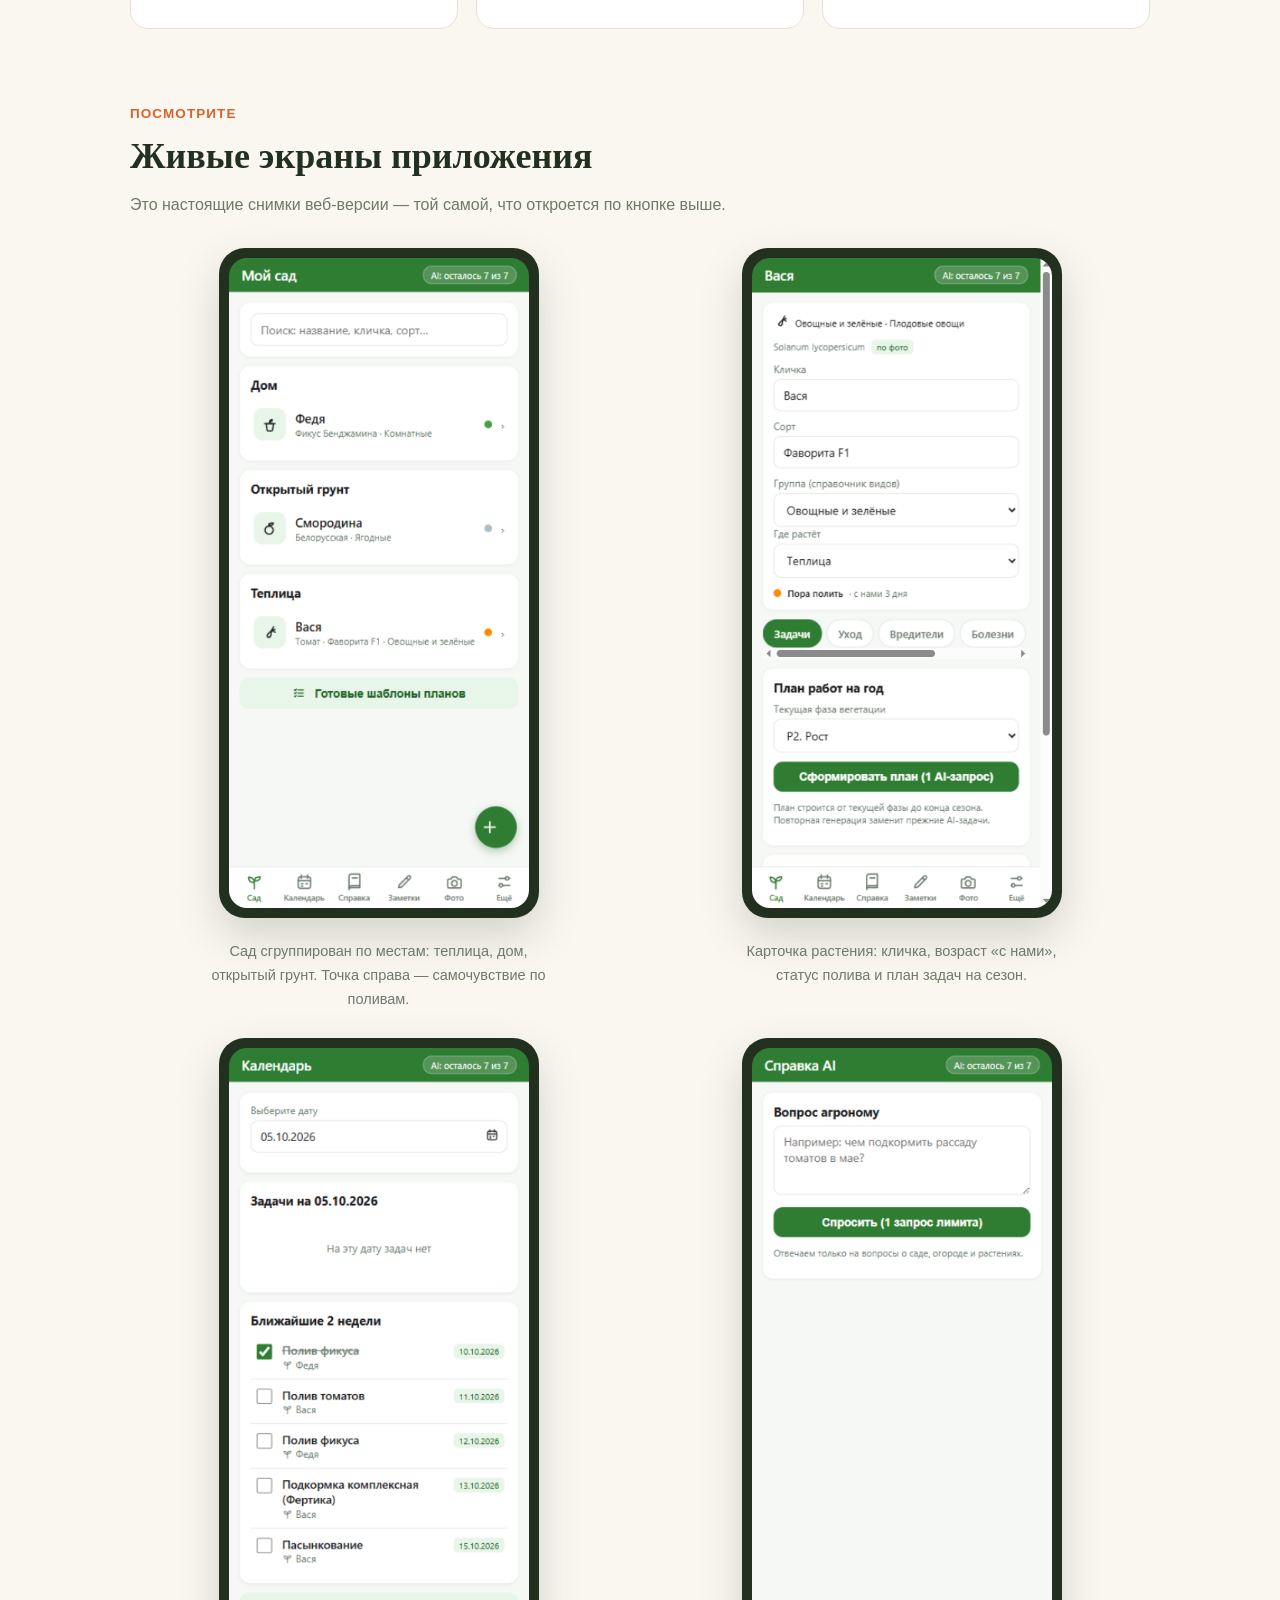
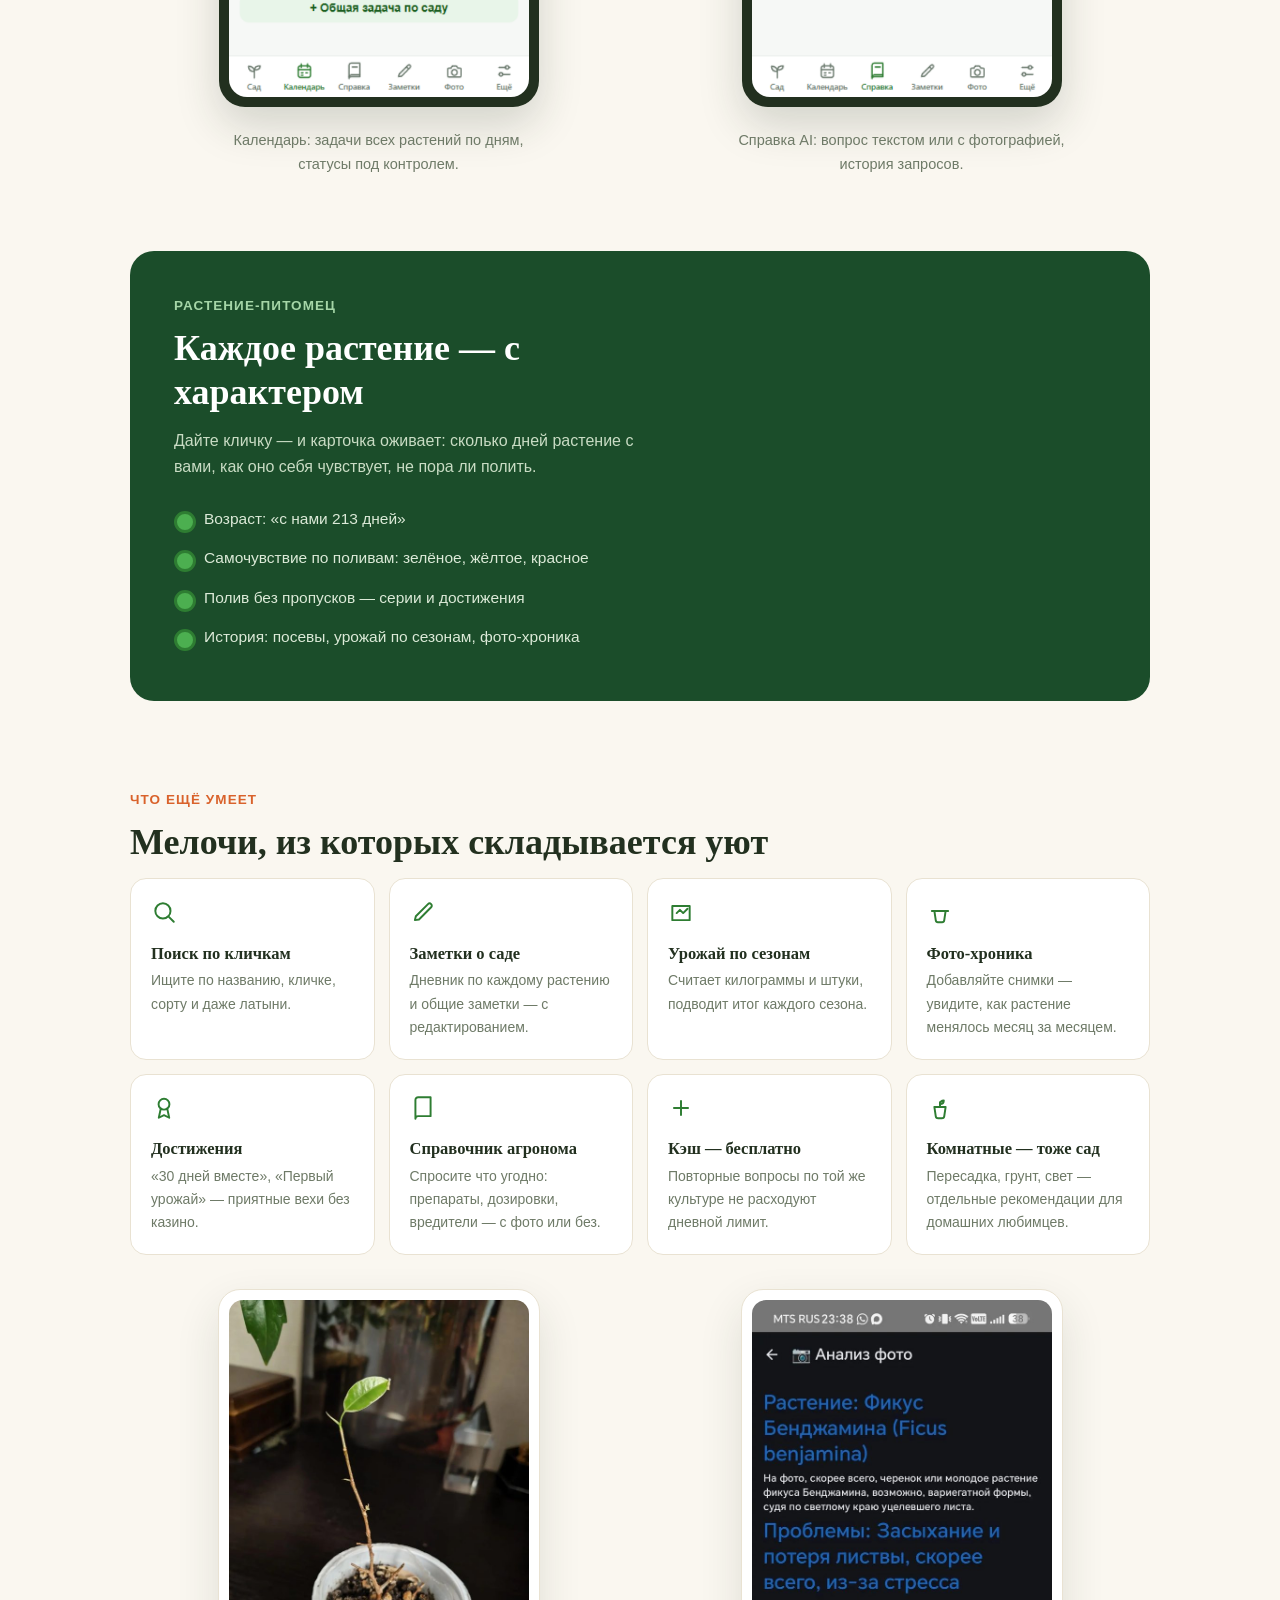
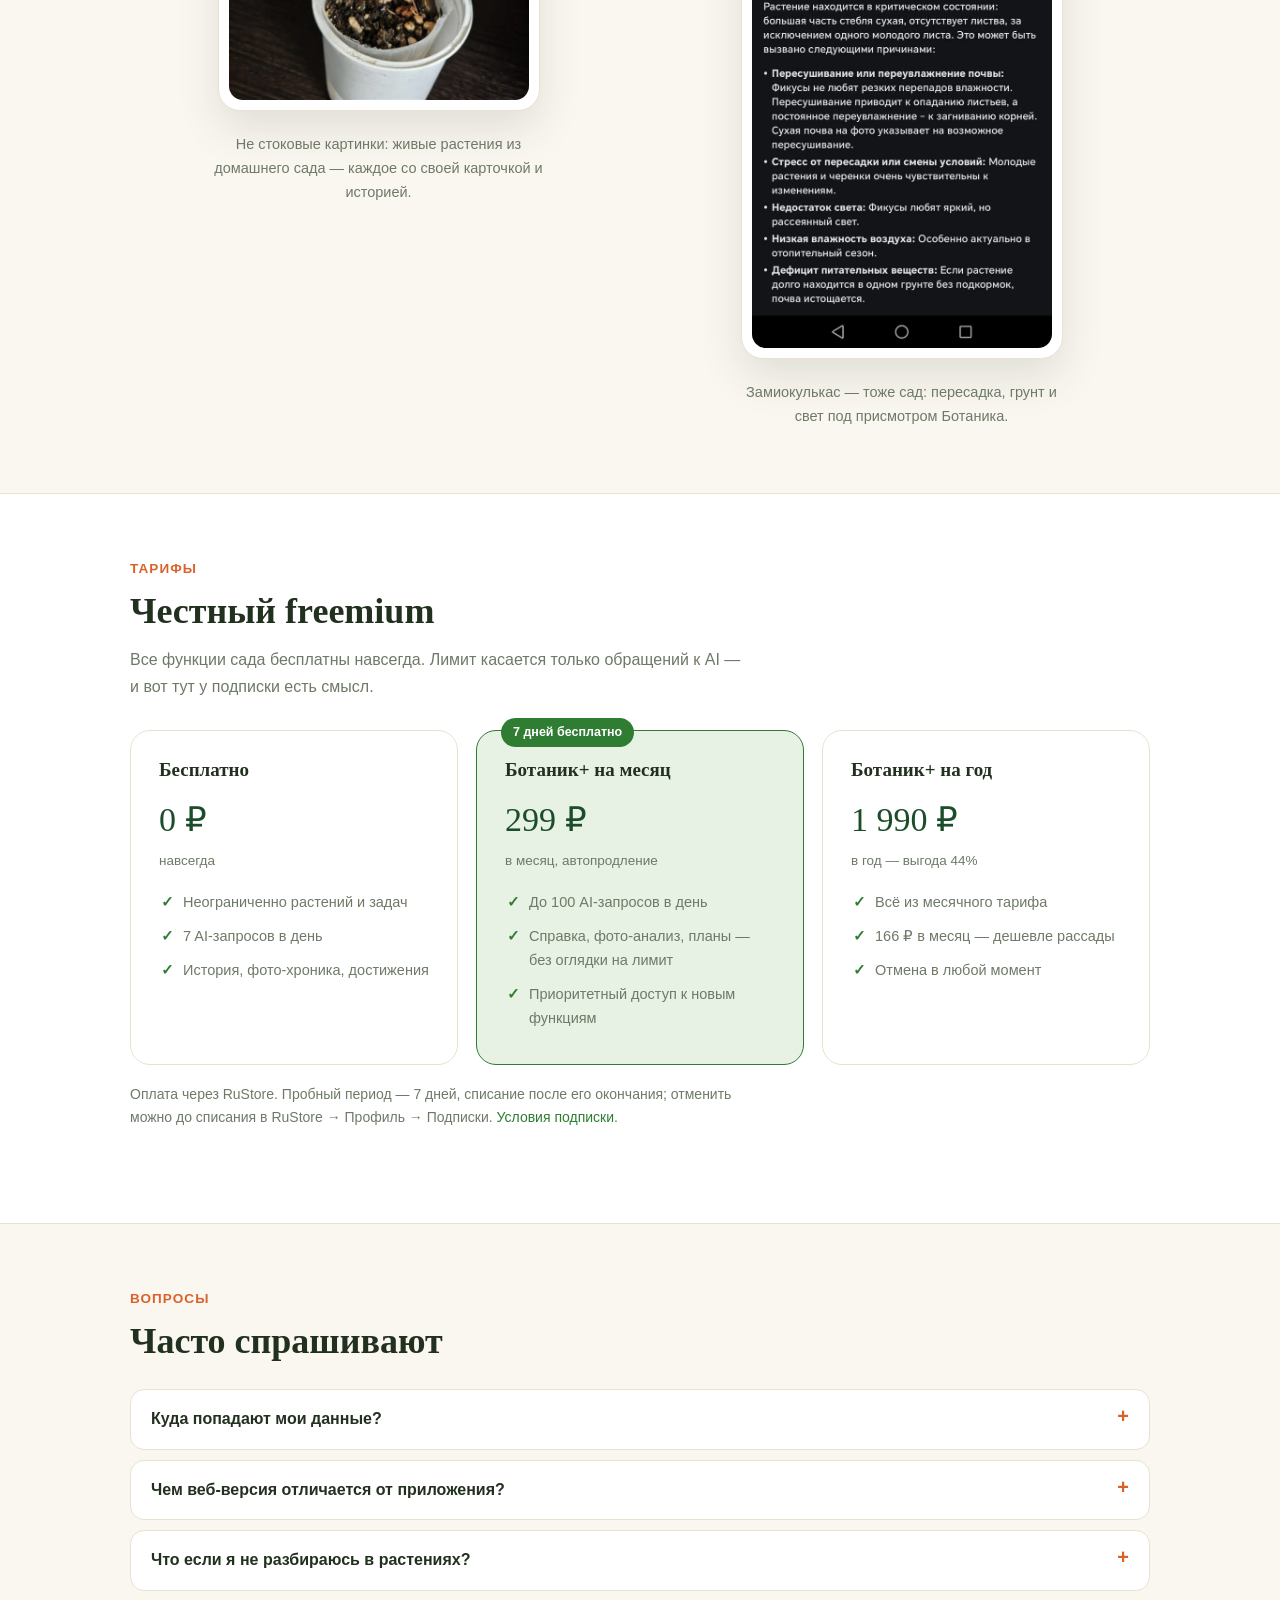
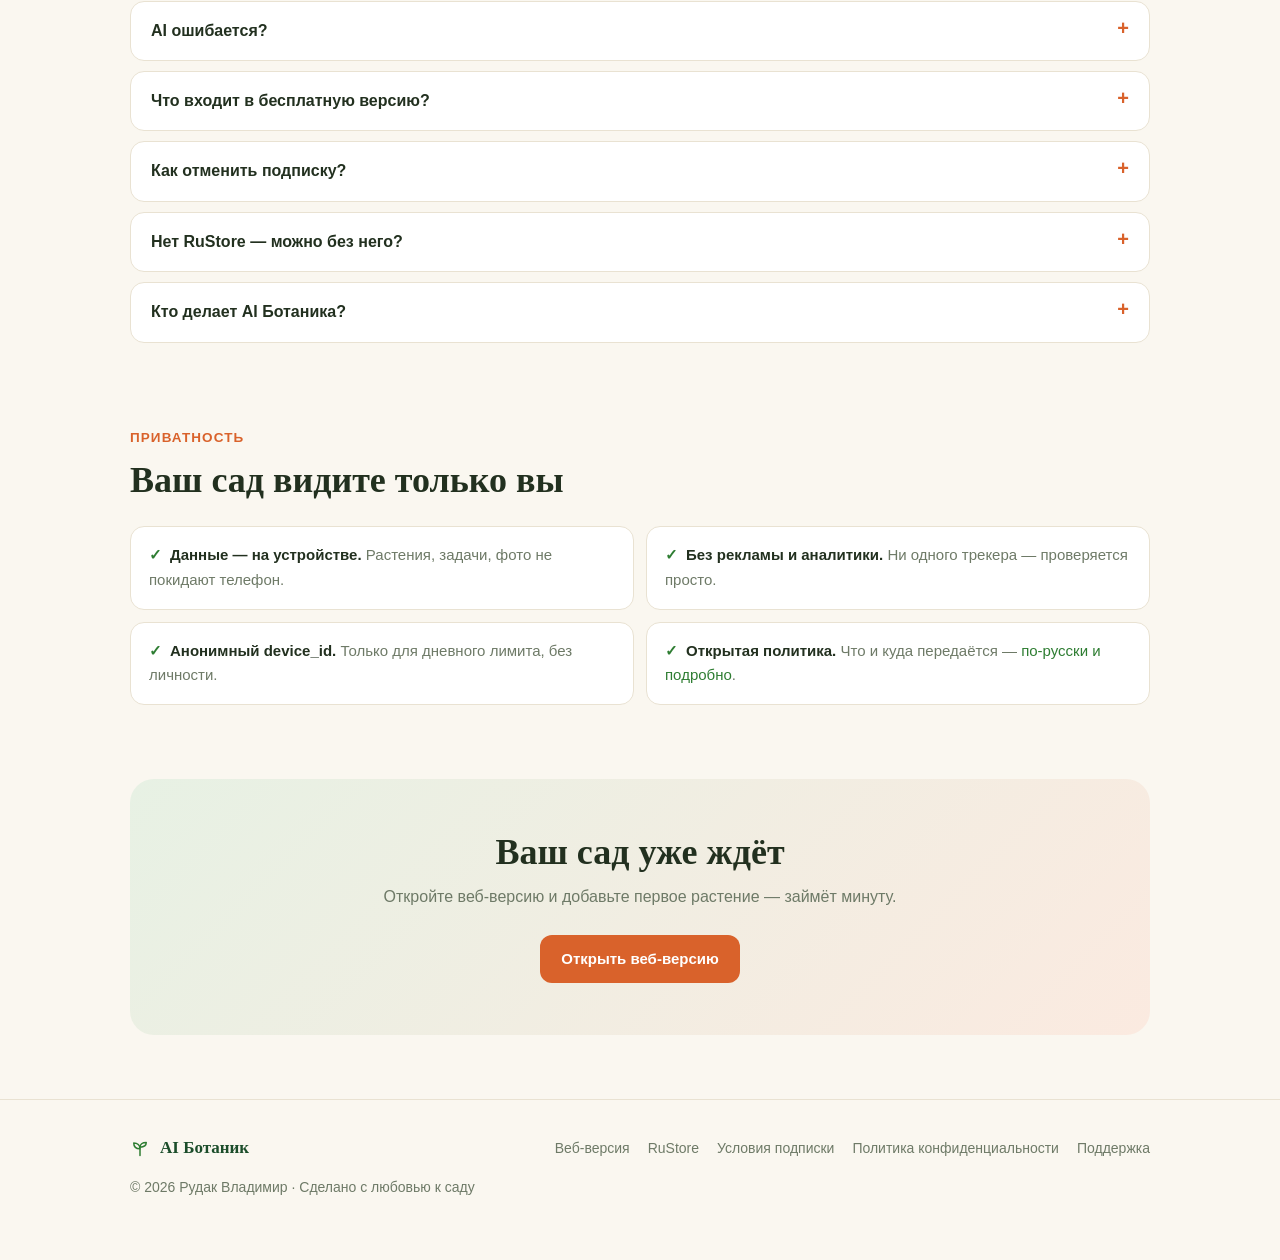
==== commit 074e0a88: "site: real plant photos in 'Мелочи' section; move calendar/ai shots to 'Живые экраны' (2x2)" ====
--- a/static/site/index.html
+++ b/static/site/index.html
@@ -18,15 +18,15 @@
 *{box-sizing:border-box;margin:0;padding:0}
 html{scroll-behavior:smooth}
 body{background:var(--bg);color:var(--ink);
-  font:16px/1.65 -apple-system,BlinkMacSystemFont,"Segoe UI",Roboto,Arial,sans-serif}
-h1,h2,h3,.serif{font-family:Georgia,"Times New Roman",serif;font-weight:600;line-height:1.2}
+  font:16px/1.65 Arial,Helvetica,sans-serif}
+h1,h2,h3,.serif{font-family:"Times New Roman",Times,serif;font-weight:600;line-height:1.2}
 a{color:var(--green);text-decoration:none}
 a:hover{text-decoration:underline}
 .wrap{max-width:1060px;margin:0 auto;padding:0 20px}
 header{position:sticky;top:0;z-index:10;background:rgba(250,247,240,.92);
   backdrop-filter:blur(8px);border-bottom:1px solid var(--line)}
 .hrow{display:flex;align-items:center;gap:14px;padding:12px 0}
-.logo{display:flex;align-items:center;gap:10px;font-family:Georgia,serif;
+.logo{display:flex;align-items:center;gap:10px;font-family:"Times New Roman",Times,serif;
   font-size:20px;color:var(--green-deep);font-weight:600}
 .logo svg{width:26px;height:26px}
 nav{margin-left:auto;display:flex;gap:10px;flex-wrap:wrap}
@@ -57,7 +57,7 @@
   border-radius:16px;background:var(--paper);overflow:hidden;flex-wrap:wrap}
 .metrics div{flex:1 1 150px;padding:18px 22px;border-right:1px solid var(--green-line)}
 .metrics div:last-child{border-right:none}
-.metrics b{display:block;font-size:26px;font-family:Georgia,serif;color:var(--green-deep)}
+.metrics b{display:block;font-size:26px;font-family:"Times New Roman",Times,serif;color:var(--green-deep)}
 .metrics span{font-size:13.5px;color:var(--muted)}
 /* SECTIONS */
 section{padding:64px 0}
@@ -81,7 +81,7 @@
 .step{background:var(--paper);border:1px solid var(--line);border-radius:18px;padding:26px;position:relative}
 .step:before{counter-increment:st;content:counter(st);position:absolute;top:-16px;left:22px;
   width:34px;height:34px;border-radius:50%;background:var(--green);color:#fff;
-  display:flex;align-items:center;justify-content:center;font-family:Georgia,serif;font-size:17px}
+  display:flex;align-items:center;justify-content:center;font-family:"Times New Roman",Times,serif;font-size:17px}
 .step h3{font-size:19px;margin:10px 0 8px}
 .step p{color:var(--muted);font-size:15px}
 .step .pic{color:var(--green);margin-bottom:6px}
@@ -93,6 +93,9 @@
 .phone{display:inline-block;background:var(--ink);border-radius:26px;padding:10px;
   box-shadow:0 18px 44px rgba(34,48,31,.18)}
 .phone img{display:block;width:100%;max-width:300px;border-radius:18px}
+.ph{display:inline-block;background:#fff;border:1px solid var(--line);border-radius:22px;padding:10px;
+  box-shadow:0 18px 44px rgba(34,48,31,.12)}
+.ph img{display:block;width:100%;max-width:300px;border-radius:14px}
 .shot figcaption{margin-top:14px;color:var(--muted);font-size:14.5px;max-width:340px;
   margin-left:auto;margin-right:auto}
 /* feature cards */
@@ -122,7 +125,7 @@
 .plan.hl .mark{position:absolute;top:-13px;left:24px;background:var(--green);color:#fff;
   border-radius:999px;font-size:12.5px;font-weight:700;padding:4px 12px}
 .plan h3{font-size:19px;margin-bottom:6px}
-.plan .price{font-family:Georgia,serif;font-size:34px;color:var(--green-deep);margin:10px 0 2px}
+.plan .price{font-family:"Times New Roman",Times,serif;font-size:34px;color:var(--green-deep);margin:10px 0 2px}
 .plan .per{color:var(--muted);font-size:13.5px;margin-bottom:14px}
 .plan ul{list-style:none}
 .plan li{font-size:14.5px;color:var(--muted);padding:5px 0 5px 24px;position:relative}
@@ -260,6 +263,14 @@
         <figcaption>Карточка растения: кличка, возраст «с нами», статус полива
           и план задач на сезон.</figcaption>
       </figure>
+      <figure class="shot">
+        <span class="phone"><img src="shots/calendar.png" alt="Календарь задач сада"></span>
+        <figcaption>Календарь: задачи всех растений по дням, статусы под контролем.</figcaption>
+      </figure>
+      <figure class="shot">
+        <span class="phone"><img src="shots/ai.png" alt="Справка AI-агронома"></span>
+        <figcaption>Справка AI: вопрос текстом или с фотографией, история запросов.</figcaption>
+      </figure>
     </div>
   </div>
 </section>
@@ -299,12 +310,14 @@
     </div>
     <div class="shots" style="margin-top:34px">
       <figure class="shot">
-        <span class="phone"><img src="shots/calendar.png" alt="Календарь задач сада"></span>
-        <figcaption>Календарь: задачи всех растений по дням, статусы под контролем.</figcaption>
-      </figure>
-      <figure class="shot">
-        <span class="phone"><img src="shots/ai.png" alt="Справка AI-агронома"></span>
-        <figcaption>Справка AI: вопрос текстом или с фотографией, история запросов.</figcaption>
+        <span class="ph"><img src="shots/plant-1.jpg" alt="Настоящее фото: молодое растение в горшке на подоконнике"></span>
+        <figcaption>Не стоковые картинки: живые растения из домашнего сада — каждое
+          со своей карточкой и историей.</figcaption>
+      </figure>
+      <figure class="shot">
+        <span class="ph"><img src="shots/plant-2.jpg" alt="Настоящее фото: замиокулькас в белом горшке"></span>
+        <figcaption>Замиокулькас — тоже сад: пересадка, грунт и свет под присмотром
+          Ботаника.</figcaption>
       </figure>
     </div>
   </div>
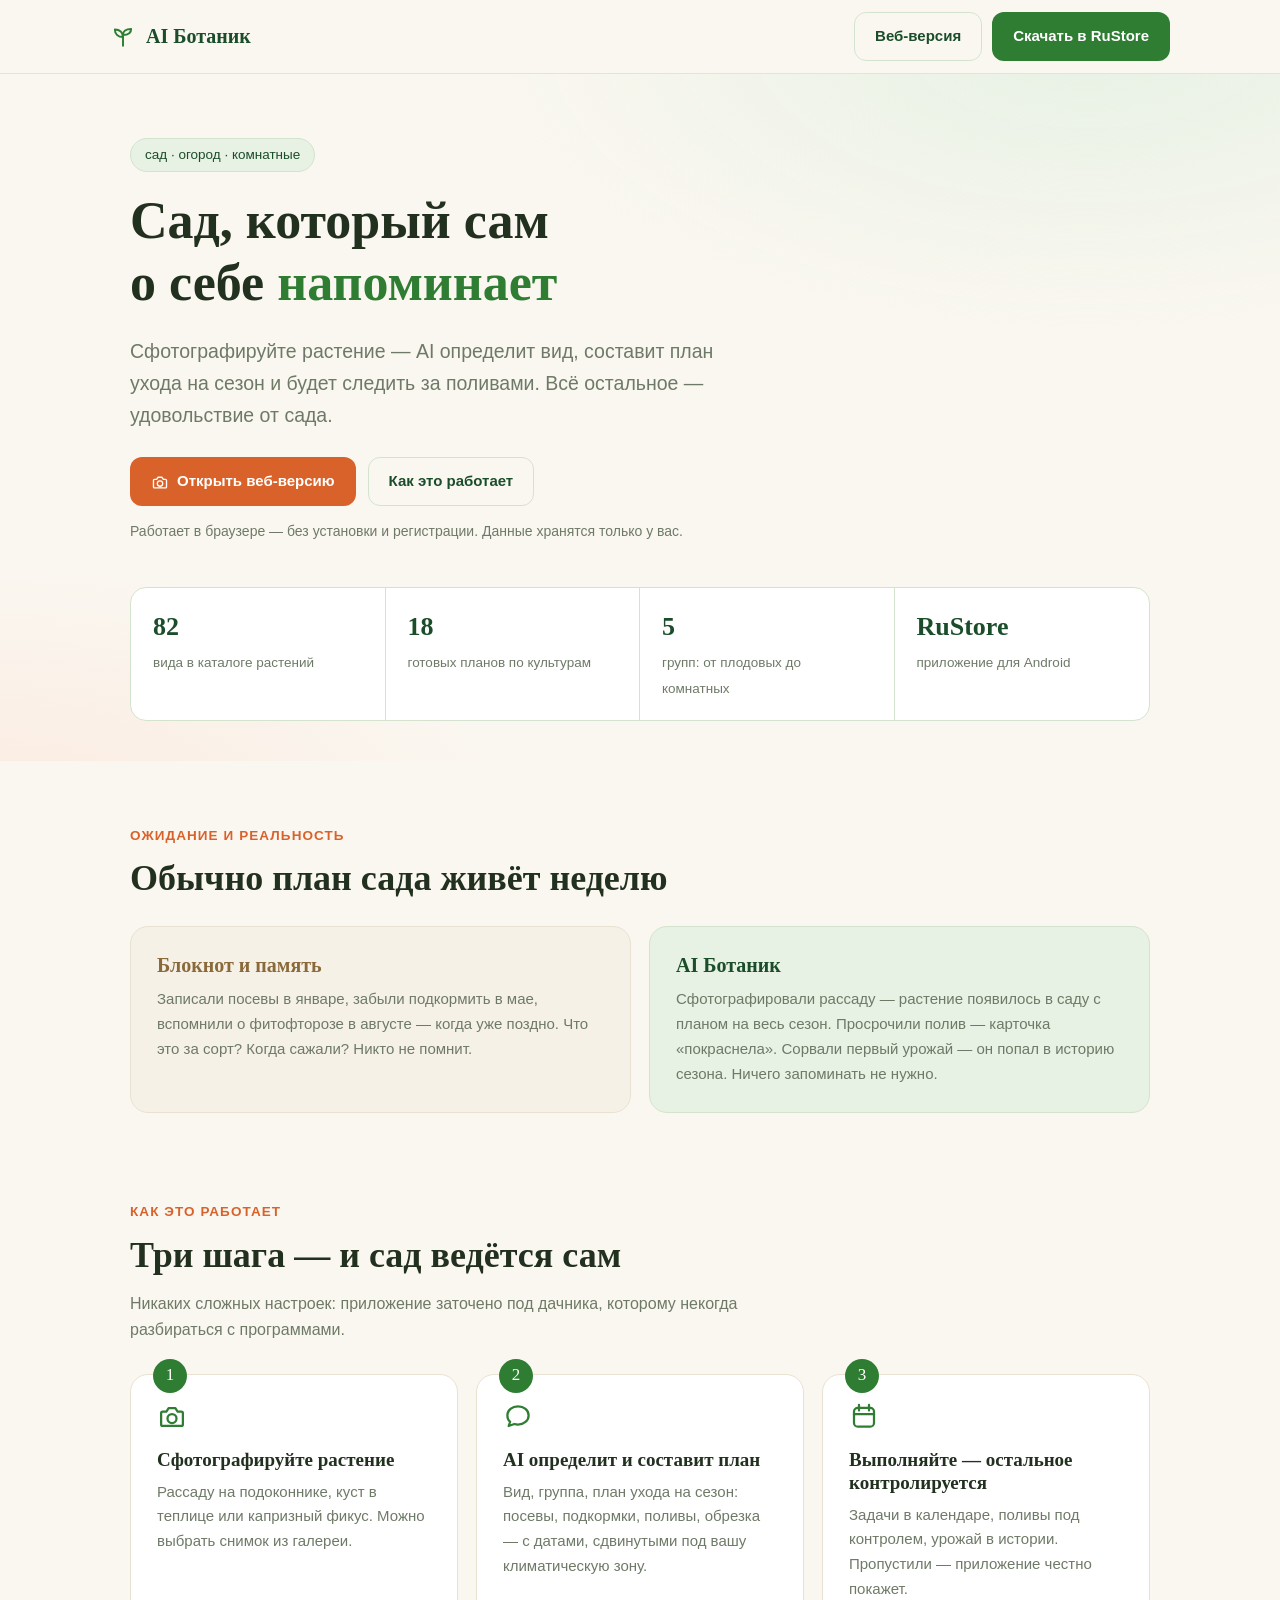
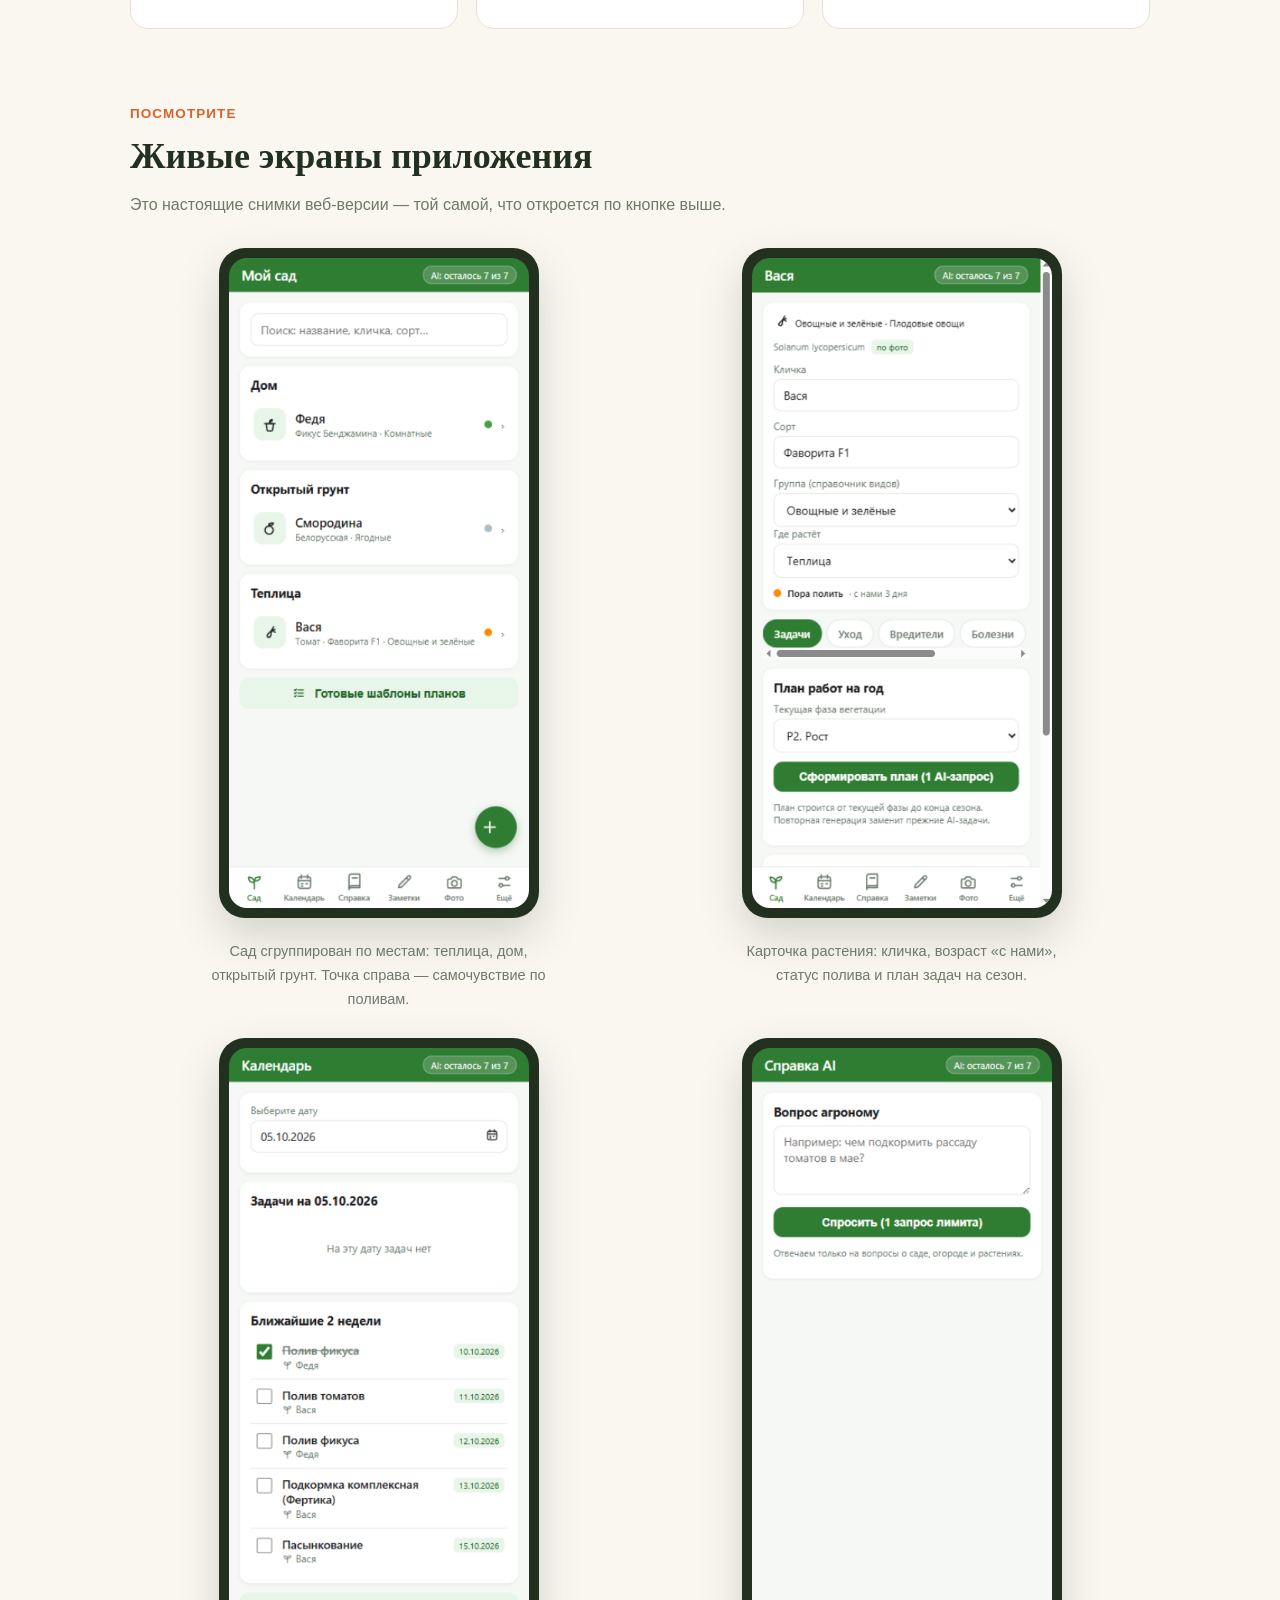
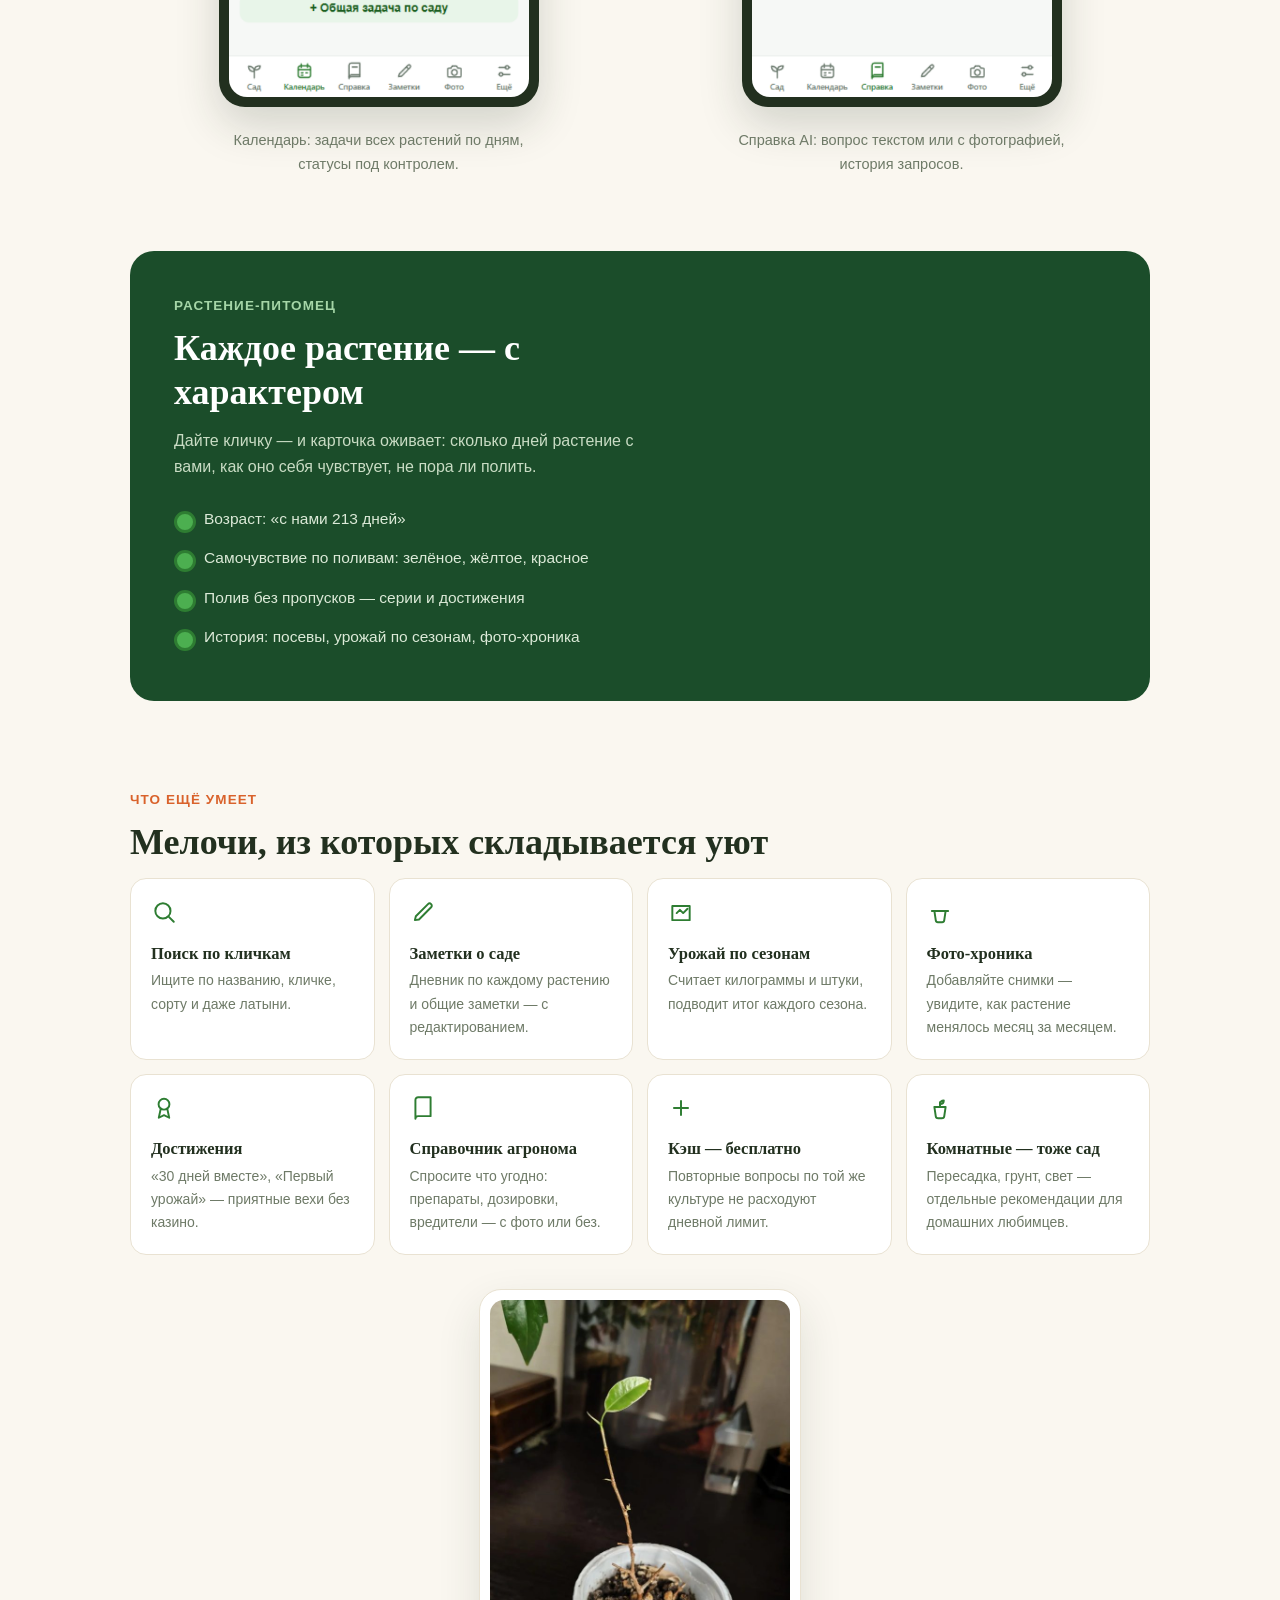
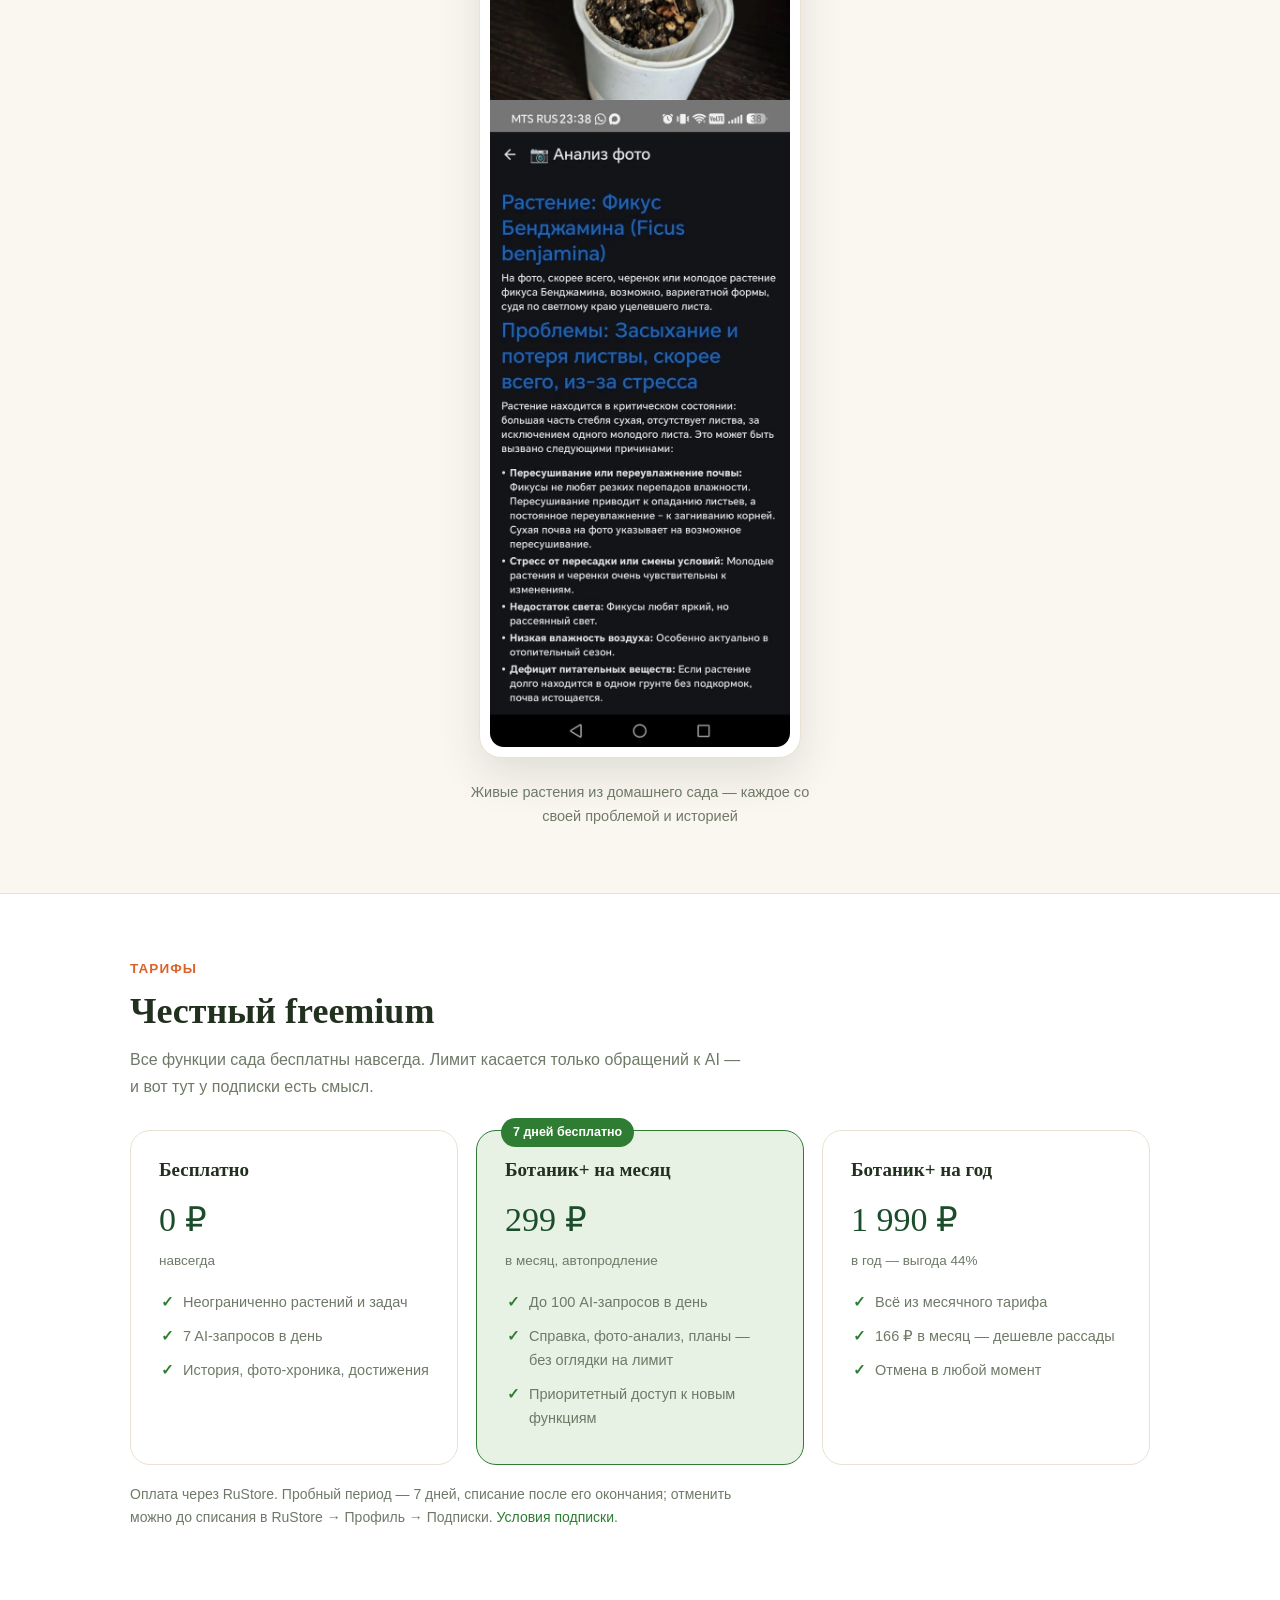
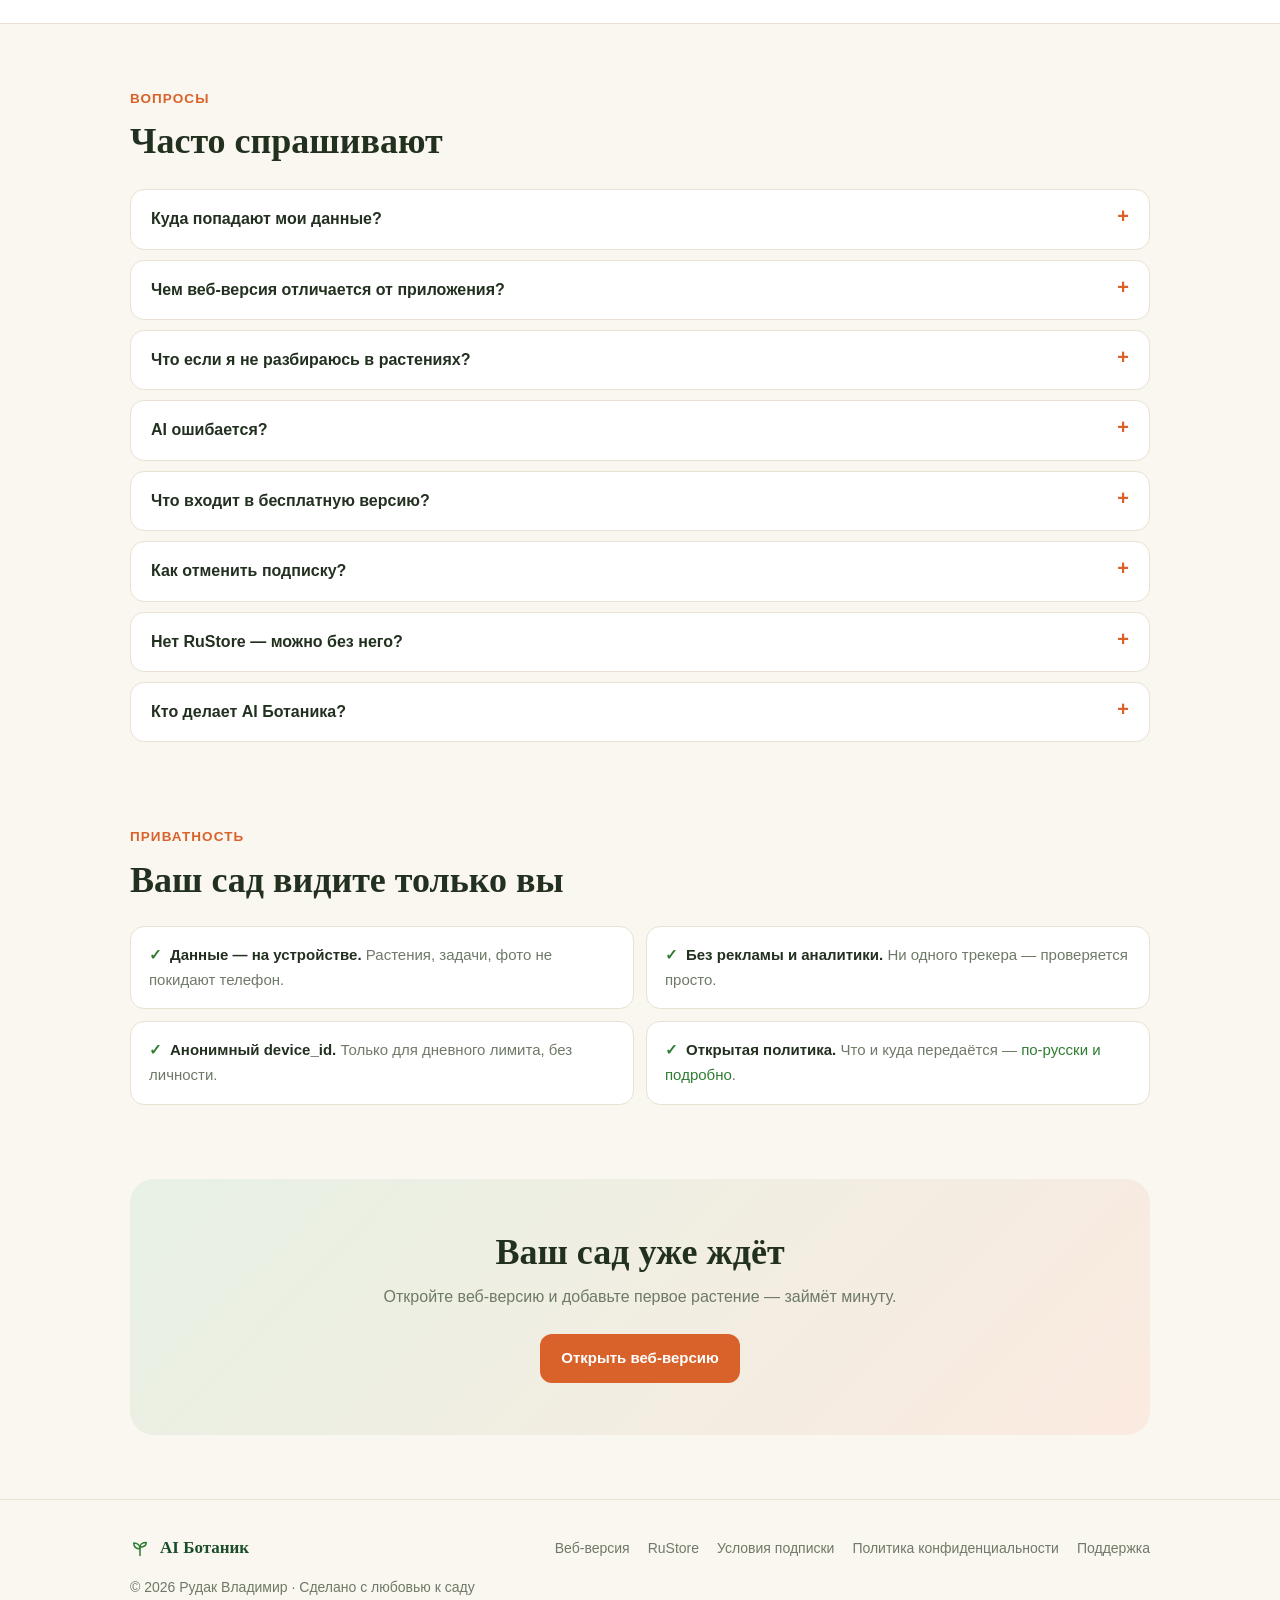
==== commit 49097864: "site: glue plant photos into one stacked card, single caption" ====
--- a/static/site/index.html
+++ b/static/site/index.html
@@ -96,6 +96,8 @@
 .ph{display:inline-block;background:#fff;border:1px solid var(--line);border-radius:22px;padding:10px;
   box-shadow:0 18px 44px rgba(34,48,31,.12)}
 .ph img{display:block;width:100%;max-width:300px;border-radius:14px}
+.ph.stack img:first-child{border-radius:14px 14px 0 0}
+.ph.stack img:last-child{border-radius:0 0 14px 14px}
 .shot figcaption{margin-top:14px;color:var(--muted);font-size:14.5px;max-width:340px;
   margin-left:auto;margin-right:auto}
 /* feature cards */
@@ -308,18 +310,13 @@
       <div class="f"><svg viewBox="0 0 24 24" fill="none" stroke="currentColor" stroke-width="1.8" stroke-linecap="round" stroke-linejoin="round"><path d="M12 5.5v13M5.5 12h13"/></svg><h3>Кэш — бесплатно</h3><p>Повторные вопросы по той же культуре не расходуют дневной лимит.</p></div>
       <div class="f"><svg viewBox="0 0 24 24" fill="none" stroke="currentColor" stroke-width="1.8" stroke-linecap="round" stroke-linejoin="round"><path d="M6.8 11h10.4l-1.3 8.7a2 2 0 0 1-2 1.7h-3.8a2 2 0 0 1-2-1.7L6.8 11z"/><path d="M12 11V6.6"/><path d="M12 8.4c0-2 1.4-3.3 3.5-3.3 0 2-1.4 3.3-3.5 3.3z"/></svg><h3>Комнатные — тоже сад</h3><p>Пересадка, грунт, свет — отдельные рекомендации для домашних любимцев.</p></div>
     </div>
-    <div class="shots" style="margin-top:34px">
-      <figure class="shot">
-        <span class="ph"><img src="shots/plant-1.jpg" alt="Настоящее фото: молодое растение в горшке на подоконнике"></span>
-        <figcaption>Не стоковые картинки: живые растения из домашнего сада — каждое
-          со своей карточкой и историей.</figcaption>
-      </figure>
-      <figure class="shot">
-        <span class="ph"><img src="shots/plant-2.jpg" alt="Настоящее фото: замиокулькас в белом горшке"></span>
-        <figcaption>Замиокулькас — тоже сад: пересадка, грунт и свет под присмотром
-          Ботаника.</figcaption>
-      </figure>
-    </div>
+    <figure class="shot" style="margin-top:34px">
+      <span class="ph stack">
+        <img src="shots/plant-1.jpg" alt="Настоящее фото: молодое растение в горшке на подоконнике">
+        <img src="shots/plant-2.jpg" alt="Настоящее фото: замиокулькас в белом горшке">
+      </span>
+      <figcaption>Живые растения из домашнего сада — каждое со своей проблемой и историей</figcaption>
+    </figure>
   </div>
 </section>
 
